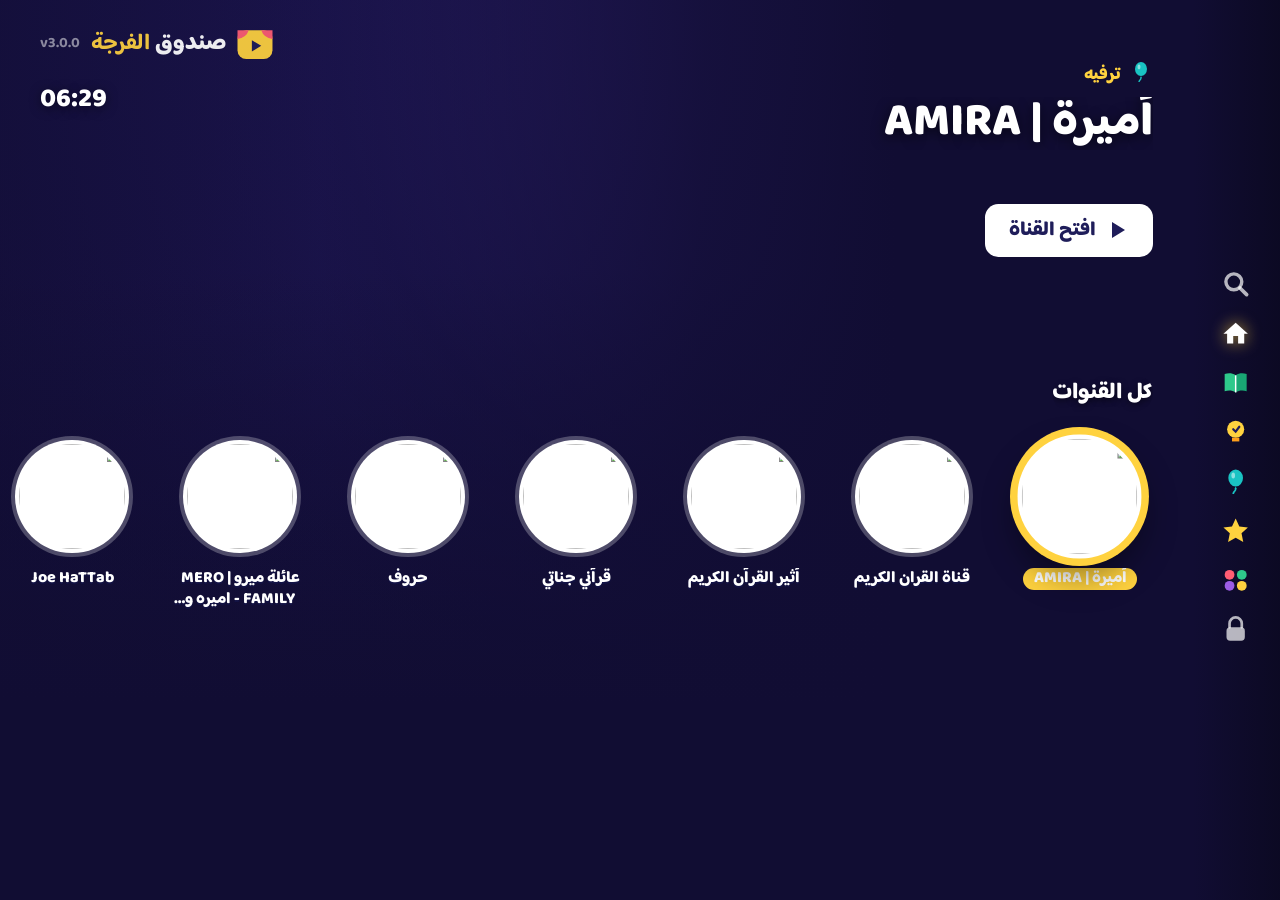
==== index.html @ 64d00d95 "3.0.0: prayer-time pause, calm time before bedtime, channel management commands, shared platform sou" ====
<!doctype html>
<html lang="ar" dir="rtl">
<head>
<meta charset="utf-8">
<meta name="viewport" content="width=device-width, initial-scale=1">
<meta name="referrer" content="strict-origin-when-cross-origin">
<title>صندوق الفرجة</title>
<link rel="preconnect" href="https://fonts.googleapis.com">
<link rel="preconnect" href="https://fonts.gstatic.com" crossorigin>
<link href="https://fonts.googleapis.com/css2?family=Baloo+Bhaijaan+2:wght@500;600;700;800&display=swap" rel="stylesheet">
<link rel="stylesheet" href="style.css?v=3.0.0">
</head>
<body>

<!-- ============ HOME ============ -->
<section id="home" class="screen">
  <div id="stage" class="stage"><div class="st-img" id="st-a"></div><div class="st-img" id="st-b"></div><div class="st-shade"></div></div>
  <nav id="rail" class="rail">
    <button class="f rail-me" id="kid-btn"></button>
    <div class="rail-items" id="rail-items"></div>
  </nav>
  <div class="clock" id="clock" dir="ltr"></div>
  <p id="time-chip" class="time-chip hidden"></p>
  <div class="brand-corner">
    <svg class="logo" viewBox="0 0 64 64" aria-hidden="true"><rect x="4" y="10" width="56" height="46" rx="14" fill="var(--yellow)"/><path d="M4 24 Q18 22 22 10 L4 10Z" fill="var(--coral)"/><path d="M60 24 Q46 22 42 10 L60 10Z" fill="var(--coral)"/><path d="M27 26 L42 35 L27 44Z" fill="var(--navy)"/></svg>
    <span>صندوق <b>الفرجة</b></span>
    <small class="ver" id="home-ver" dir="ltr"></small>
  </div>
  <div id="hero" class="hero">
    <p class="hi-chip"><span id="hi-chip"></span></p>
    <h1 class="hi-title" id="hi-title"></h1>
    <p class="hi-meta" id="hi-meta"><span id="greet" class="greet"></span></p>
    <div class="hi-acts">
      <button class="f hbtn primary" id="hi-play"><svg viewBox="0 0 24 24"><path d="M7 4l13 8-13 8z" fill="currentColor"/></svg><span>شغّل</span></button>
      <button class="f hbtn" id="hi-ch"><svg viewBox="0 0 24 24"><rect x="3" y="6" width="18" height="13" rx="3" fill="none" stroke="currentColor" stroke-width="2.2"/><path d="M8 3l4 3 4-3" fill="none" stroke="currentColor" stroke-width="2.2" stroke-linecap="round"/></svg><span>القناة</span></button>
      <button class="f hbtn" id="hi-fav"><svg viewBox="0 0 24 24"><path d="M12 20s-7-4.4-7-10a4 4 0 0 1 7-2.6A4 4 0 0 1 19 10c0 5.6-7 10-7 10z" fill="currentColor"/></svg><span>مفضلتي</span></button>
    </div>
  </div>
  <div class="scroll home-scroll" id="home-scroll">
    <div id="notice" class="notice hidden"></div>
    <div id="home-rows"></div>
  </div>
</section>

<!-- ============ CHANNEL ============ -->
<section id="channel" class="screen">
  <div class="scroll" id="channel-scroll">
    <header class="pg-head">
      <button class="f back-btn" data-act="back">
        <svg viewBox="0 0 24 24" aria-hidden="true"><path d="M9 5l7 7-7 7" fill="none" stroke="currentColor" stroke-width="2.6" stroke-linecap="round" stroke-linejoin="round"/></svg>
        <span>رجوع</span>
      </button>
      <div class="ch-head">
        <img id="ch-av" class="ch-head-av" alt="">
        <div>
          <h1 id="ch-title"></h1>
          <p id="ch-sub" class="muted"></p>
        </div>
      </div>
      <button id="ch-fav" class="f fav-btn"><i>❤</i><span>أضف لقنواتي المفضلة</span></button>
    </header>
    <div id="ch-tabs" class="tabs"></div>
    <div id="v-grid" class="v-grid"></div>
    <div id="v-more" class="v-more hidden"><span class="dots"><i></i><i></i><i></i></span></div>
  </div>
</section>

<!-- ============ WHO'S WATCHING ============ -->
<section id="kids" class="screen">
  <div class="kids-wrap">
    <h1>مين بيتفرج؟</h1>
    <div id="kids-grid" class="kids-grid"></div>
  </div>
</section>

<!-- ============ SEARCH ============ -->
<section id="search" class="screen">
  <aside class="sr-side">
    <div class="sr-box">
      <svg viewBox="0 0 24 24" aria-hidden="true"><circle cx="10.5" cy="10.5" r="6.5" fill="none" stroke="currentColor" stroke-width="2.8"/><path d="M15.5 15.5L21 21" stroke="currentColor" stroke-width="3" stroke-linecap="round"/></svg>
      <input id="sr-input" class="sr-text" dir="auto" type="text" autocomplete="off" spellcheck="false" placeholder="شو بدك تدوّر؟" readonly>
      <span id="sr-voice" class="sr-voice"><i></i><i></i><i></i></span>
    </div>
    <div id="kb" class="kb" dir="rtl"></div>
    <p id="sr-status" class="sr-status"></p>
  </aside>
  <div class="sr-main scroll" id="search-scroll">
    <h2 id="sr-title" class="sr-title"></h2>
    <div id="sr-grid" class="v-grid sr-grid"></div>
  </div>
</section>

<!-- ============ PLAYER ============ -->
<section id="player" class="screen">
  <div id="yt-wrap"><div id="yt"></div></div>
  <div id="shield" tabindex="-1"></div>
  <div id="shield2"></div>
  <div id="ad-frame"></div>
  <div id="shield3" class="shield-x"></div>
  <div id="ad-hole"></div>
  <div id="p-ad" class="p-ad hidden">
    <div class="ad-wait">
      <svg viewBox="0 0 64 64" aria-hidden="true"><rect x="4" y="10" width="56" height="46" rx="14" fill="var(--yellow)"/><path d="M4 24 Q18 22 22 10 L4 10Z" fill="var(--coral)"/><path d="M60 24 Q46 22 42 10 L60 10Z" fill="var(--coral)"/><path d="M27 26 L42 35 L27 44Z" fill="var(--navy)"/></svg>
      <h2>لحظة… الفيديو جاي</h2>
      <span class="dots"><i></i><i></i><i></i></span>
      <p class="ad-left" id="ad-left"></p>
      <button class="ad-skip-btn" id="ad-skip" tabindex="-1"><svg viewBox="0 0 24 24"><path d="M5 5l9 7-9 7zM14 5l7 7-7 7z" fill="currentColor"/></svg><span>بدي أتخطى</span></button>
      <p class="ad-ok">اضغط <b>OK</b> وبيطلع زر «تخطي» تبع يوتيوب، اكبسه بمؤشر الريموت</p>
    </div>
    <p class="ad-skip-hint">زر «تخطي» بيطلع جوا الإطار الأصفر. اضغطه بمؤشر الريموت</p>
  </div>
  <pre id="dbg" class="dbg hidden" dir="ltr"></pre>
  <div id="p-spin" class="p-spin"><span class="dots"><i></i><i></i><i></i></span></div>
  <div id="p-flash" class="p-flash"></div>
  <div id="p-seek" class="p-seek"></div>
  
  <div id="osd" class="osd">
    <div class="osd-title"><span id="osd-fav" class="osd-fav">❤</span><span id="osd-title"></span></div>
    <div class="osd-bar" dir="ltr">
      <span id="osd-cur">0:00</span>
      <div class="track" id="osd-track"><div class="fill" id="osd-fill"></div><div class="knob" id="osd-knob"></div>
        <div id="seek-prev" class="seek-prev"><img id="seek-prev-img" alt=""><span id="seek-prev-t">0:00</span></div></div>
      <span id="osd-dur">0:00</span>
    </div>
    <div class="osd-btns" id="osd-btns" dir="ltr">
      <button class="pbtn" data-pb="back" title="رجوع"><svg viewBox="0 0 24 24" aria-hidden="true"><path d="M15 5l-7 7 7 7" fill="none" stroke="currentColor" stroke-width="2.8" stroke-linecap="round" stroke-linejoin="round"/></svg><span>رجوع</span></button>
      <span class="pb-sep"></span>
      <button class="pbtn" data-pb="prev"><svg viewBox="0 0 24 24" aria-hidden="true"><path d="M6 5v14" stroke="currentColor" stroke-width="2.6" stroke-linecap="round"/><path d="M19 5L9 12l10 7z" fill="currentColor"/></svg><span>السابق</span></button>
      <button class="pbtn" data-pb="rew"><svg viewBox="0 0 24 24" aria-hidden="true"><path d="M11 6L4 12l7 6zM20 6l-7 6 7 6z" fill="currentColor"/></svg><span>-10</span></button>
      <button class="pbtn big" data-pb="play" id="pb-play"><svg viewBox="0 0 24 24" aria-hidden="true"><path d="M8 5l12 7-12 7z" fill="currentColor"/></svg><span>تشغيل</span></button>
      <button class="pbtn" data-pb="fwd"><svg viewBox="0 0 24 24" aria-hidden="true"><path d="M13 6l7 6-7 6zM4 6l7 6-7 6z" fill="currentColor"/></svg><span>+10</span></button>
      <button class="pbtn" data-pb="next"><svg viewBox="0 0 24 24" aria-hidden="true"><path d="M18 5v14" stroke="currentColor" stroke-width="2.6" stroke-linecap="round"/><path d="M5 5l10 7-10 7z" fill="currentColor"/></svg><span>التالي</span></button>
      <span class="pb-sep"></span>
      <button class="pbtn" data-pb="fav" id="pb-fav"><svg viewBox="0 0 24 24" aria-hidden="true"><path d="M12 21s-7.5-4.6-9.5-9.2C1 8.2 3.4 4.5 7 4.5c2 0 3.6 1.2 5 3 1.4-1.8 3-3 5-3 3.6 0 6 3.7 4.5 7.3C19.5 16.4 12 21 12 21z" fill="currentColor"/></svg><span>مفضلة</span></button>
      <button class="pbtn" data-pb="speed" id="pb-speed"><b class="pb-txt">1x</b><span>السرعة</span></button>
      <button class="pbtn" data-pb="cc" id="pb-cc"><b class="pb-txt">CC</b><span>ترجمة</span></button>
      <button class="pbtn" data-pb="ad"><b class="pb-txt">AD</b><span>في إعلان؟</span></button>
    </div>
  </div>
  <div id="p-end" class="p-end hidden">
    <div class="end-wrap">
      <p class="end-lbl" id="end-lbl"></p>
      <div id="end-grid" class="end-grid"></div>
      <p class="next-hint"><kbd>OK</kbd> شغّل &nbsp;·&nbsp; <kbd dir="ltr">◀ ▲ ▼ ▶</kbd> اختار &nbsp;·&nbsp; <kbd>رجوع</kbd> للقائمة</p>
    </div>
  </div>
  <div id="p-break" class="p-break hidden">
    <div class="br-box">
      <svg class="br-ring" viewBox="0 0 100 100"><circle cx="50" cy="50" r="45" class="br-bg"/><circle id="br-ring" cx="50" cy="50" r="45" class="br-fg"/></svg>
      <div class="br-eyes"><i></i><i></i></div>
      <h2>وقت نريّح عيوننا!</h2>
      <p id="br-tip" class="br-tip"></p>
      <p class="br-count"><b id="br-count">60</b> ثانية ومنكمّل</p>
    </div>
  </div>
  <div id="p-count" class="p-count"></div>
  <div id="p-err" class="p-err hidden"><div class="p-err-box"><p id="p-err-msg"></p><p class="next-hint"><kbd>رجوع</kbd> للقائمة</p></div></div>
</section>

<!-- ============ TIME UP ============ -->
<section id="timeup" class="screen">
  <div class="tu-wrap">
    <svg class="tu-moon" viewBox="0 0 64 64" aria-hidden="true">
      <path d="M40 8a24 24 0 1 0 16 40A20 20 0 0 1 40 8z" fill="var(--accent)"/>
      <circle cx="14" cy="14" r="2.4" fill="var(--ink)"/><circle cx="52" cy="22" r="1.8" fill="var(--ink)"/><circle cx="26" cy="6" r="1.4" fill="var(--ink)"/>
    </svg>
    <h1>خلص وقت الفرجة لليوم</h1>
    <p class="muted">برافو عليكم! بكرة منكمّل.</p>
    <div class="tu-btns">
      <button class="f btn primary" data-act="tu-home">رجوع</button>
      <button class="f btn" data-act="tu-parent">وقت إضافي (للأهل)</button>
    </div>
  </div>
</section>

<!-- ============ LOCKED (from phone) ============ -->
<section id="locked" class="screen">
  <div class="tu-wrap">
    <svg class="tu-moon" viewBox="0 0 64 64" aria-hidden="true"><rect x="12" y="28" width="40" height="30" rx="9" fill="var(--yellow)"/><path d="M20 28v-7a12 12 0 0 1 24 0v7" fill="none" stroke="var(--yellow)" stroke-width="6" stroke-linecap="round"/><circle cx="32" cy="42" r="4" fill="var(--navy)"/></svg>
    <h1>التلفزيون مقفول</h1>
    <p id="lock-msg" class="muted"></p>
    <div class="tu-btns"><button class="f btn" data-act="lock-parent">فتح (للأهل)</button></div>
  </div>
</section>

<!-- ============ BEDTIME (allowed hours) ============ -->
<section id="bedtime" class="screen">
  <div class="tu-wrap">
    <svg class="tu-moon bt-moon" viewBox="0 0 64 64" aria-hidden="true">
      <path d="M40 8a24 24 0 1 0 16 40A20 20 0 0 1 40 8z" fill="var(--accent)"/>
      <circle cx="14" cy="14" r="2.4" fill="var(--ink)"/><circle cx="52" cy="22" r="1.8" fill="var(--ink)"/><circle cx="26" cy="6" r="1.4" fill="var(--ink)"/>
    </svg>
    <svg class="tu-moon bt-sun" viewBox="0 0 64 64" aria-hidden="true"><circle cx="32" cy="32" r="13" fill="var(--yellow)"/><g stroke="var(--yellow)" stroke-width="4" stroke-linecap="round"><path d="M32 6v7M32 51v7M6 32h7M51 32h7M13 13l5 5M46 46l5 5M13 51l5-5M46 18l5-5"/></g></svg>
    <h1 id="bt-title"></h1>
    <p id="bt-msg" class="muted"></p>
    <div class="tu-btns"><button class="f btn" data-act="bt-parent">فتح ساعة (للأهل)</button></div>
  </div>
</section>

<!-- ============ PRAYER ============ -->
<section id="prayer" class="screen">
  <div class="tu-wrap">
    <svg class="tu-moon pr-icon" viewBox="0 0 64 64" aria-hidden="true"><path d="M32 6c-2 6-14 10-14 22h28C46 16 34 12 32 6z" fill="var(--yellow)"/><rect x="14" y="28" width="36" height="28" rx="3" fill="var(--yellow)"/><path d="M27 56V44a5 5 0 0 1 10 0v12z" fill="var(--navy)"/><rect x="6" y="20" width="5" height="36" rx="2" fill="var(--yellow)"/><rect x="53" y="20" width="5" height="36" rx="2" fill="var(--yellow)"/><path d="M8.5 12l2.5 8h-5zM55.5 12l2.5 8h-5z" fill="var(--yellow)"/><path d="M36 8a5 5 0 1 0 0 0.1" fill="none"/></svg>
    <h1 id="pr-title"></h1>
    <p id="pr-msg" class="muted"></p>
    <div class="tu-btns"><button class="f btn" data-act="pr-parent">فتح الفرجة (للأهل)</button></div>
  </div>
</section>

<!-- ============ PIN ============ -->
<section id="pin" class="screen">
  <div class="pin-wrap">
    <svg class="pin-lock" viewBox="0 0 24 24" aria-hidden="true"><path d="M7 10V7a5 5 0 0 1 10 0v3" fill="none" stroke="currentColor" stroke-width="2.2" stroke-linecap="round"/><rect x="4.5" y="10" width="15" height="11" rx="3" fill="currentColor"/></svg>
    <h1 id="pin-title">منطقة الأهل</h1>
    <p id="pin-msg" class="muted">أدخل الرقم السري</p>
    <div id="pin-dots" class="pin-dots" dir="ltr"><i></i><i></i><i></i><i></i></div>
    <div class="pad" id="pad" dir="ltr">
      <button class="f key" data-d="1">1</button><button class="f key" data-d="2">2</button><button class="f key" data-d="3">3</button>
      <button class="f key" data-d="4">4</button><button class="f key" data-d="5">5</button><button class="f key" data-d="6">6</button>
      <button class="f key" data-d="7">7</button><button class="f key" data-d="8">8</button><button class="f key" data-d="9">9</button>
      <button class="f key sm" data-d="back">رجوع</button><button class="f key" data-d="0">0</button><button class="f key sm" data-d="del">مسح</button>
    </div>
  </div>
</section>

<!-- ============ SETTINGS ============ -->
<section id="settings" class="screen">
  <div class="scroll" id="settings-scroll">
    <div class="set-col">
      <header class="pg-head">
        <button class="f back-btn" data-act="back">
          <svg viewBox="0 0 24 24" aria-hidden="true"><path d="M9 5l7 7-7 7" fill="none" stroke="currentColor" stroke-width="2.6" stroke-linecap="round" stroke-linejoin="round"/></svg>
          <span>رجوع</span>
        </button>
        <h1 class="set-h">إعدادات الأهل</h1>
      </header>

      <div class="card phone-card">
        <div id="pair-qr" class="qr"></div>
        <div class="pair-info">
          <h2>الموبايل: تحكّم وضيف قنوات</h2>
          <p class="muted">صوّر الكود بكاميرا موبايلك. من الصفحة اللي بتفتح بتشوف شو عم ينعرض، بتوقّف وبتقفل التلفزيون، بتزيد وقت، وبتضيف قنوات.</p>
          <p class="muted">كود الربط: <b id="pair-code" dir="ltr"></b></p>
          <p id="pair-off" class="muted hidden">التحكم عن بعد مطفى بالإعدادات.</p>
          <button id="pair-new" class="f btn ghost">اعمل كود جديد (بيفصل الموبايلات القديمة)</button>
        </div>
      </div>

      <div class="card">
        <h2>إضافة قناة</h2>
        <p class="muted">اكتب اسم القناة بعد <span dir="ltr">@</span>، أو الصق رابطها، أو اكتب اسمها للبحث.</p>
        <div class="add-row">
          <input id="add-in" class="f inp" type="text" dir="auto" autocomplete="off" spellcheck="false" placeholder="@channel">
          <button id="add-go" class="f btn primary">ابحث</button>
        </div>
        <div id="add-res"></div>
      </div>

      <div class="card">
        <h2>القنوات المسموحة <span id="ch-count" class="count"></span></h2>
        <div id="ch-list" class="ch-list"></div>
        <button id="restore-btn" class="f btn ghost hidden">إرجاع القنوات اللي انحذفت من الملف</button>
      </div>

      <div class="card">
        <h2>خيارات</h2>
        <button class="f tog" data-k="autoNext"><span>تشغيل الفيديو الجاي تلقائياً</span><i class="sw"></i></button>
        <button class="f tog" data-k="hideShorts"><span>إخفاء الفيديوهات القصيرة (دقيقة أو أقل)</span><i class="sw"></i></button>
      </div>

      <div class="card">
        <h2>الأولاد <span id="kid-count" class="count"></span></h2>
        <p class="muted">كل ولد إله مفضلته ووقته وكمّل المشاهدة تبعه. القنوات مشتركة للكل، وبتقدر تخفي قنوات عن ولد معيّن من زر «قنواته».</p>
        <div id="kid-list" class="ch-list"></div>
        <div id="kid-chans" class="kid-chans hidden"></div>
        <div class="add-row" style="margin-top:2rem">
          <input id="kid-in" class="f inp" type="text" dir="auto" maxlength="20" autocomplete="off" placeholder="اسم الولد">
          <button id="kid-add" class="f btn primary">أضف</button>
        </div>
      </div>

      <div class="card">
        <h2>وقت الفرجة</h2>
        <p id="time-today" class="muted"></p>
        <button class="f tog val" id="limit-btn"><span>الحد اليومي</span><b id="limit-val"></b></button>
        <div class="btn-row">
          <button class="f btn" id="bonus-btn">+15 دقيقة لليوم</button>
          <button class="f btn ghost" id="reset-usage">تصفير عدّاد اليوم</button>
        </div>
      </div>

      <div class="card">
        <h2>مواعيد الفرجة</h2>
        <p class="muted">برّا هالأوقات التلفزيون بيعرض «وقت النوم». قبل ما يخلص الوقت بـ5 دقايق وبدقيقة بيطلع تنبيه لطيف.</p>
        <button class="f tog" id="sched-tog"><span>تشغيل المواعيد</span><i class="sw"></i></button>
        <div id="sched-rows" class="sched-rows">
          <div class="sch-row"><b>الأحد للخميس</b>
            <span class="sch-lbl">من</span><button class="f btn sm" data-sch="wd.0|-30">−</button><span class="sch-v" data-schv="wd.0"></span><button class="f btn sm" data-sch="wd.0|30">+</button>
            <span class="sch-lbl">لـ</span><button class="f btn sm" data-sch="wd.1|-30">−</button><span class="sch-v" data-schv="wd.1"></span><button class="f btn sm" data-sch="wd.1|30">+</button>
          </div>
          <div class="sch-row"><b>الجمعة والسبت</b>
            <span class="sch-lbl">من</span><button class="f btn sm" data-sch="we.0|-30">−</button><span class="sch-v" data-schv="we.0"></span><button class="f btn sm" data-sch="we.0|30">+</button>
            <span class="sch-lbl">لـ</span><button class="f btn sm" data-sch="we.1|-30">−</button><span class="sch-v" data-schv="we.1"></span><button class="f btn sm" data-sch="we.1|30">+</button>
          </div>
          <p class="muted"><span id="sched-ov"></span></p>
        </div>
      </div>

      <div class="card">
        <h2>الأقسام المفتوحة</h2>
        <p class="muted">سكّر قسم كامل بكبسة (مثلاً أيام المدرسة خلّي بس القرآن والتعليمي). التصنيف بينعمل تلقائياً من بيانات يوتيوب لما تضيف قناة، وبتقدر تغيّره.</p>
        <div id="cat-togs"></div>
      </div>

      <div class="card">
        <h2>أوقات الصلاة</h2>
        <p class="muted">وقت الأذان بتوقف الفرجة وبتطلع شاشة «حان وقت الصلاة»، وقبلها بـ5 دقايق في تنبيه. الأوقات بتنحسب على التلفزيون نفسه (تقويم أم القرى).</p>
        <button class="f tog" id="pr-tog"><span>وقفة الصلاة</span><i class="sw"></i></button>
        <button class="f tog val" id="pr-city-btn"><span>المدينة</span><b id="pr-city"></b></button>
        <button class="f tog val" id="pr-dur-btn"><span>مدة الوقفة</span><b id="pr-dur"></b></button>
        <button class="f tog" id="pr-fajr-btn"><span>حتى صلاة الفجر</span><i class="sw" id="pr-fajr"></i></button>
        <p id="pr-times" class="pr-times"></p>
      </div>

      <div class="card">
        <h2>صحة وعادات</h2>
        <button class="f tog val" id="adc-btn"><span>وقت الإعلان</span><b id="adc-val"></b></button>
        <button class="f tog val" id="calm-btn"><span>وقت الهدوء قبل النوم (بس قصص وقرآن)</span><b id="calm-val"></b></button>
        <button class="f tog val" id="eb-btn"><span>استراحة للعيون (دقيقة)</span><b id="eb-val"></b></button>
        <button class="f tog" data-k="reward"><span>مكافأة: كل 10 دقايق قرآن أو تعليمي = 5 دقايق زيادة (لحد 30 دقيقة باليوم)</span><i class="sw"></i></button>
        <p class="muted" style="margin-top:1.4rem">التصنيف (قرآن، تعليمي…) بتختاره لكل قناة من قائمة القنوات فوق أو من الموبايل.</p>
      </div>

      <div class="card">
        <h2>الأمان</h2>
        <button id="chg-pin" class="f btn">تغيير الرقم السري</button>
      </div>

      <p id="set-foot" class="foot muted" dir="auto"></p>
    </div>
  </div>
</section>

<div id="toast" class="toast"></div>
<div id="warn" class="warn"><svg viewBox="0 0 24 24" aria-hidden="true"><circle cx="12" cy="13" r="8" fill="var(--yellow)"/><path d="M12 9v4l3 2" stroke="var(--navy)" stroke-width="2.2" fill="none" stroke-linecap="round"/><path d="M5 4l3 2M19 4l-3 2" stroke="var(--yellow)" stroke-width="2.4" stroke-linecap="round"/></svg><p id="warn-text"></p></div>
<div id="remote-msg" class="remote-msg"><svg viewBox="0 0 24 24" aria-hidden="true"><path d="M4 5h16v11H9l-5 4z" fill="var(--yellow)"/></svg><p id="remote-msg-text"></p></div>

<script src="config.js?v=3.0.0"></script>
<script src="app.js?v=3.0.0"></script>
</body>
</html>
---- style.css ----
/* صندوق الفرجة — kids theme
   Designed at 1920x1080; 1rem = 10px at 1920 wide.
   Written for old webOS Chromium (53+): no CSS grid, no flex gap, no aspect-ratio, no inset. */

:root {
  --sky1: #5cc8ff;
  --sky2: #3a86ff;
  --sky3: #5b5bd6;
  --navy: #1f1d5a;
  --white: #ffffff;
  --cloud: #f2f5ff;
  --soft: #6d6aa8;
  --yellow: #ffd23f;
  --coral: #ff5d73;
  --green: #2ec98b;
  --purple: #9b5de5;
  --orange: #ff9f1c;
  --pop: 0 0 0 .8rem var(--yellow), 0 2.4rem 4.8rem rgba(20, 20, 80, .35);
  --toy: 0 .9rem 0 rgba(20, 30, 110, .18);
  --font: 'Baloo Bhaijaan 2', 'Noto Sans Arabic', 'Geeza Pro', 'Segoe UI', sans-serif;
  /* names used by inline SVGs / older rules */
  --bg: var(--navy); --ink: var(--white); --accent: var(--yellow); --card: var(--white); --card2: var(--cloud); --teal: var(--green);
}

html { font-size: .5208333vw; }
* { box-sizing: border-box; }
html, body { margin: 0; height: 100%; overflow: hidden; }
body {
  font-family: var(--font);
  color: var(--white);
  background: radial-gradient(ellipse at 70% 0%, #3b2a8a 0%, #1c1550 45%, #110d33 100%);
  -webkit-font-smoothing: antialiased;
  -webkit-user-select: none; user-select: none;
}
/* confetti dots */
body:before {
  content: ''; position: fixed; top: 0; left: 0; right: 0; bottom: 0; pointer-events: none; opacity: .35;
  background-image:
    radial-gradient(circle, rgba(255, 210, 63, .55) .5rem, transparent .55rem),
    radial-gradient(circle, rgba(255, 93, 115, .45) .45rem, transparent .5rem),
    radial-gradient(circle, rgba(46, 201, 139, .45) .4rem, transparent .45rem),
    radial-gradient(circle, rgba(255, 255, 255, .5) .35rem, transparent .4rem);
  background-size: 31rem 27rem, 23rem 37rem, 41rem 29rem, 17rem 19rem;
  background-position: 3rem 5rem, 14rem 11rem, 25rem 2rem, 8rem 15rem;
}
/* soft clouds along the bottom */
body:after {
  content: ''; position: fixed; left: -10rem; right: -10rem; bottom: -14rem; height: 34rem; pointer-events: none;
  background:
    radial-gradient(ellipse 22rem 12rem at 12% 60%, rgba(255, 255, 255, .22), transparent 70%),
    radial-gradient(ellipse 30rem 14rem at 40% 75%, rgba(255, 255, 255, .18), transparent 70%),
    radial-gradient(ellipse 26rem 13rem at 72% 62%, rgba(255, 255, 255, .2), transparent 70%),
    radial-gradient(ellipse 24rem 12rem at 95% 78%, rgba(255, 255, 255, .16), transparent 70%);
}
button, input { font-family: inherit; color: inherit; }
button { background: none; border: 0; padding: 0; margin: 0; cursor: pointer; text-align: inherit; }
img { display: block; }
h1, h2, p { margin: 0; }
.hidden { display: none !important; }
.muted { color: rgba(255, 255, 255, .88); }
kbd { font-family: inherit; font-size: .85em; font-weight: 800; display: inline-block; padding: 0 1rem; border-radius: 1rem; background: rgba(255, 255, 255, .22); margin: 0 .3rem; }

@keyframes pop { 0% { transform: scale(1); } 55% { transform: scale(1.11); } 100% { transform: scale(1.07); } }
@keyframes wiggle { 0%, 100% { transform: scale(1.1) rotate(0); } 30% { transform: scale(1.12) rotate(-4deg); } 65% { transform: scale(1.12) rotate(4deg); } }
@keyframes floaty { 0%, 100% { transform: translateY(0); } 50% { transform: translateY(-1.2rem); } }
@keyframes shimmer { 0% { opacity: .5; } 50% { opacity: 1; } 100% { opacity: .5; } }
@keyframes bounce { 0%, 80%, 100% { transform: translateY(0); opacity: .7; } 40% { transform: translateY(-1.4rem); opacity: 1; } }
@keyframes shake { 0%, 100% { transform: translateX(0); } 20%, 60% { transform: translateX(-2rem); } 40%, 80% { transform: translateX(2rem); } }

/* ---------- screens ---------- */
.screen { position: fixed; top: 0; left: 0; right: 0; bottom: 0; display: none; z-index: 1; }
.screen.active { display: block; }
.scroll { position: absolute; top: 0; left: 0; right: 0; bottom: 0; overflow-y: auto; overflow-x: hidden; padding: 0 9.6rem 8rem; }
.scroll::-webkit-scrollbar { display: none; }
.f { outline: none; transition: transform .18s ease, box-shadow .18s ease, background-color .18s ease, color .18s ease; }
.sk { animation: shimmer 1.4s ease-in-out infinite; }

/* ---------- home header ---------- */
.top { display: flex; align-items: center; justify-content: space-between; padding-top: 4.4rem; }
.brand { display: flex; align-items: center; }
.logo { width: 8.4rem; height: 8.4rem; margin-left: 1.8rem; animation: floaty 3.6s ease-in-out infinite; }
.brand-name { font-size: 5rem; font-weight: 800; text-shadow: 0 .4rem 0 rgba(20, 30, 110, .25); }
.brand-name b { color: var(--yellow); font-weight: 800; }
.parent-btn { display: flex; align-items: center; font-size: 2.3rem; font-weight: 700; color: rgba(255, 255, 255, .9); padding: .9rem 2.2rem .9rem 2.6rem; border-radius: 10rem; background: rgba(20, 30, 110, .22); }
.parent-btn svg { width: 2.4rem; height: 2.4rem; margin-left: .9rem; }
.parent-btn:focus { background: var(--white); color: var(--navy); box-shadow: var(--pop); transform: scale(1.06); }

.hello { margin: 2.4rem 0 3rem; }
.greet { display: inline-block; font-size: 2.6rem; font-weight: 800; color: var(--navy); background: var(--yellow); padding: .3rem 2rem .1rem; border-radius: 10rem; margin-bottom: 1.2rem; box-shadow: var(--toy); }
.hello h1 { font-size: 5.6rem; font-weight: 800; line-height: 1.15; text-shadow: 0 .5rem 0 rgba(20, 30, 110, .22); }
.time-chip { display: inline-block; margin-top: 1.8rem; font-size: 2.5rem; font-weight: 800; padding: .6rem 2.4rem .4rem; border-radius: 10rem; background: var(--white); color: var(--green); box-shadow: var(--toy); }
.time-chip.low { color: var(--coral); }
.notice { font-size: 2.7rem; line-height: 1.5; padding: 2.8rem 3.6rem; border-radius: 3rem; background: var(--white); color: var(--navy); border-right: 1rem solid var(--coral); margin-bottom: 4rem; max-width: 130rem; box-shadow: var(--toy); }

/* ---------- home rows ---------- */
.hrow { margin-bottom: 2.4rem; }
.hrow h2 { display: inline-block; font-size: 3.2rem; font-weight: 800; color: var(--navy); background: var(--white); padding: .4rem 2.6rem .2rem 3rem; border-radius: 10rem; box-shadow: var(--toy); max-width: 100%; white-space: nowrap; overflow: hidden; text-overflow: ellipsis; }
.hrow h2:before { content: ''; display: inline-block; width: 1.8rem; height: 1.8rem; border-radius: 50%; margin-left: 1.2rem; vertical-align: .2rem; background: var(--coral); }
.hrow:nth-child(5n+2) h2:before { background: var(--yellow); }
.hrow:nth-child(5n+3) h2:before { background: var(--green); }
.hrow:nth-child(5n+4) h2:before { background: var(--purple); }
.hrow:nth-child(5n+5) h2:before { background: var(--orange); }
.hrow-view { overflow: hidden; margin: 0 -9.6rem; padding: 2.6rem 9.6rem 2.4rem; }
.hrow-track { position: relative; display: flex; flex-wrap: nowrap; transition: transform .3s ease; -webkit-transition: -webkit-transform .3s ease; }
.hrow-track > * { flex-shrink: 0; margin: 0 0 0 3.2rem; }
.row-empty { font-size: 2.6rem; padding: 2rem 0; }

/* ---------- video cards ---------- */
.v { display: block; width: 39.2rem; padding: 1.2rem 1.2rem 1.6rem; border-radius: 3.2rem; background: var(--white); color: var(--navy); box-shadow: var(--toy); }
.hrow .v { width: 37rem; }
.hrow .v.big { width: 50rem; }
.v .th { position: relative; display: block; width: 100%; padding-top: 56.25%; border-radius: 2.2rem; overflow: hidden; background: var(--cloud); }
.v .th img { position: absolute; top: 0; left: 0; width: 100%; height: 100%; object-fit: cover; }
.v .dur { position: absolute; left: 1.1rem; bottom: 1.1rem; font-size: 2rem; font-weight: 800; line-height: 1; color: var(--white); padding: .7rem 1.2rem .5rem; border-radius: 1rem; background: rgba(31, 29, 90, .85); direction: ltr; }
.v .new { position: absolute; right: 1.1rem; top: 1.1rem; font-size: 1.9rem; font-weight: 800; line-height: 1; color: var(--white); padding: .8rem 1.4rem .6rem; border-radius: 1rem; background: var(--coral); box-shadow: 0 .4rem 0 rgba(0, 0, 0, .15); }
.v .tt { display: -webkit-box; -webkit-line-clamp: 2; -webkit-box-orient: vertical; overflow: hidden; margin-top: 1.4rem; padding: 0 .8rem; font-size: 2.4rem; font-weight: 700; line-height: 1.38; min-height: 6.6rem; }
.v.big .tt { font-size: 2.7rem; min-height: 7.4rem; }
.v .meta { display: block; margin-top: .4rem; padding: 0 .8rem; font-size: 2rem; font-weight: 600; color: var(--soft); white-space: nowrap; overflow: hidden; text-overflow: ellipsis; }
.v:focus { box-shadow: var(--pop); transform: scale(1.07); animation: pop .32s ease; }
.v:focus .tt { color: var(--sky2); }
.v.skel { background: rgba(255, 255, 255, .35); box-shadow: none; }
.v.skel .th { background: rgba(255, 255, 255, .5); }
.v.skel .tt { height: 2.6rem; width: 80%; border-radius: 1rem; min-height: 0; margin: 2rem .8rem 0; background: rgba(255, 255, 255, .5); }

.more { width: 26rem; border-radius: 3.2rem; }
.more .more-in { display: flex; flex-direction: column; align-items: center; justify-content: center; height: 30rem; border-radius: 3.2rem; background: rgba(255, 255, 255, .92); color: var(--navy); box-shadow: var(--toy); transition: box-shadow .18s ease, transform .18s ease; }
.more img { width: 9.6rem; height: 9.6rem; border-radius: 50%; object-fit: cover; margin-bottom: 1.6rem; box-shadow: 0 0 0 .5rem var(--yellow); }
.more b { font-size: 2.5rem; font-weight: 800; text-align: center; padding: 0 2rem; line-height: 1.35; }
.more:focus .more-in { box-shadow: var(--pop); transform: scale(1.07); }

/* ---------- channel bubbles ---------- */
.ch { width: 22rem; display: flex; flex-direction: column; align-items: center; padding: 1.2rem 0 1.6rem; }
.ch .av { display: block; width: 17rem; height: 17rem; border-radius: 50%; overflow: hidden; background: var(--white); border: .7rem solid var(--white); box-shadow: 0 0 0 .8rem var(--coral), var(--toy); transition: box-shadow .18s ease, transform .18s ease; }
.ch:nth-child(5n+2) .av { box-shadow: 0 0 0 .8rem var(--yellow), var(--toy); }
.ch:nth-child(5n+3) .av { box-shadow: 0 0 0 .8rem var(--green), var(--toy); }
.ch:nth-child(5n+4) .av { box-shadow: 0 0 0 .8rem var(--purple), var(--toy); }
.ch:nth-child(5n+5) .av { box-shadow: 0 0 0 .8rem var(--orange), var(--toy); }
.ch .av img { width: 100%; height: 100%; object-fit: cover; }
.ch .nm { margin-top: 2.2rem; font-size: 2.4rem; font-weight: 800; text-align: center; line-height: 1.3; max-width: 100%; padding: .2rem 1.6rem 0; border-radius: 10rem; display: -webkit-box; -webkit-line-clamp: 2; -webkit-box-orient: vertical; overflow: hidden; text-shadow: 0 .3rem 0 rgba(20, 30, 110, .25); }
.ch:focus .av { box-shadow: 0 0 0 1rem var(--yellow), 0 2.4rem 4.8rem rgba(20, 20, 80, .35); transform: scale(1.1); animation: wiggle .5s ease; }
.ch:focus .nm { background: var(--yellow); color: var(--navy); text-shadow: none; }
.ch.skel .av { background: rgba(255, 255, 255, .45); box-shadow: none; }
.ch.skel .nm { width: 14rem; height: 2.8rem; border-radius: 1rem; background: rgba(255, 255, 255, .45); }

.empty { width: 100%; padding: 4rem 0; text-align: center; }
.empty svg { width: 18rem; height: 18rem; margin: 0 auto 3rem; display: block; animation: floaty 3s ease-in-out infinite; }
.empty p { font-size: 3.6rem; font-weight: 800; line-height: 1.5; text-shadow: 0 .4rem 0 rgba(20, 30, 110, .2); }
.empty .muted { font-size: 2.7rem; margin-top: 1rem; font-weight: 600; text-shadow: none; }

/* ---------- page head (channel / settings) ---------- */
.pg-head { display: flex; align-items: center; padding: 4.8rem 0 4rem; }
.back-btn { display: flex; align-items: center; font-size: 2.6rem; font-weight: 800; padding: 1rem 2.6rem 1rem 3rem; color: var(--navy); border-radius: 10rem; background: var(--white); margin-left: 4rem; flex-shrink: 0; box-shadow: var(--toy); }
.back-btn svg { width: 2.8rem; height: 2.8rem; margin-left: .8rem; }
.back-btn:focus { background: var(--yellow); transform: scale(1.08); box-shadow: var(--pop); }
.ch-head { display: flex; align-items: center; min-width: 0; }
.ch-head-av { width: 11rem; height: 11rem; border-radius: 50%; object-fit: cover; margin-left: 2.8rem; border: .6rem solid var(--white); box-shadow: 0 0 0 .7rem var(--yellow); background: var(--white); }
.ch-head h1 { font-size: 5.2rem; font-weight: 800; line-height: 1.15; white-space: nowrap; overflow: hidden; text-overflow: ellipsis; max-width: 120rem; text-shadow: 0 .5rem 0 rgba(20, 30, 110, .22); }
.ch-head p { font-size: 2.6rem; margin-top: .4rem; font-weight: 600; }

/* ---------- channel video grid ---------- */
.v-grid { display: flex; flex-wrap: wrap; margin-left: -3.6rem; }
.v-grid .v { margin: 0 0 4rem 3.6rem; }
.v-more { text-align: center; padding: 2rem 0 4rem; }
.dots i { display: inline-block; width: 1.6rem; height: 1.6rem; margin: 0 .6rem; border-radius: 50%; background: var(--yellow); animation: bounce 1s infinite ease-in-out; }
.dots i:nth-child(2) { animation-delay: .15s; background: var(--coral); }
.dots i:nth-child(3) { animation-delay: .3s; background: var(--green); }
.err-box { width: 100%; margin-left: 3.6rem; text-align: center; padding: 8rem 0; }
.err-box p { font-size: 3.2rem; font-weight: 700; margin-bottom: 3.6rem; line-height: 1.5; }

/* ---------- buttons ---------- */
.btn { display: inline-block; font-size: 2.6rem; font-weight: 800; padding: 1.4rem 3.6rem 1.2rem; border-radius: 2rem; background: var(--cloud); color: var(--navy); white-space: nowrap; box-shadow: 0 .6rem 0 rgba(20, 30, 110, .14); }
.btn.primary { background: var(--yellow); }
.btn.ghost { background: transparent; box-shadow: inset 0 0 0 .3rem #d9dcf5; margin-top: 2.4rem; }
.btn.danger { background: #ffe3e7; color: #d6304a; }
.btn:focus { box-shadow: 0 0 0 .6rem var(--sky2), 0 1.2rem 3rem rgba(20, 20, 80, .3); transform: scale(1.06); }
.btn.primary:focus, .btn.danger:focus { box-shadow: 0 0 0 .6rem var(--navy), 0 1.2rem 3rem rgba(20, 20, 80, .3); }
.btn.danger:focus { background: var(--coral); color: var(--white); }

/* ---------- player ---------- */
#player { background: #000; z-index: 5; }
#yt-wrap, #yt-wrap iframe, #yt, #shield { position: absolute; top: 0; left: 0; width: 100%; height: 100%; border: 0; }
#yt-wrap iframe { pointer-events: none; }
#shield { outline: none; z-index: 2; }
.p-spin { position: absolute; top: 50%; left: 50%; transform: translate(-50%, -50%); z-index: 3; display: none; }
.p-spin.on { display: block; }
.p-spin .dots i { width: 2.6rem; height: 2.6rem; margin: 0 1rem; }
.p-flash { position: absolute; top: 50%; left: 50%; width: 19rem; height: 19rem; margin: -9.5rem 0 0 -9.5rem; border-radius: 50%; background: var(--yellow) center / 8.4rem no-repeat; z-index: 4; opacity: 0; transform: scale(.7); box-shadow: 0 0 0 1.2rem rgba(255, 255, 255, .35); transition: opacity .25s ease, transform .25s ease; }
.p-flash.on { opacity: 1; transform: scale(1); }
.p-flash.play { background-image: url("data:image/svg+xml,%3Csvg xmlns='http://www.w3.org/2000/svg' viewBox='0 0 24 24'%3E%3Cpath d='M8 5l12 7-12 7z' fill='%231f1d5a'/%3E%3C/svg%3E"); }
.p-flash.pause { background-image: url("data:image/svg+xml,%3Csvg xmlns='http://www.w3.org/2000/svg' viewBox='0 0 24 24'%3E%3Crect x='6' y='5' width='4' height='14' rx='1.5' fill='%231f1d5a'/%3E%3Crect x='14' y='5' width='4' height='14' rx='1.5' fill='%231f1d5a'/%3E%3C/svg%3E"); }
.p-seek { position: absolute; top: 50%; margin-top: -5rem; z-index: 4; font-size: 3.6rem; font-weight: 800; white-space: nowrap; padding: 2.2rem 3.6rem 1.8rem; border-radius: 3rem; background: var(--white); color: var(--navy); opacity: 0; transition: opacity .2s ease; box-shadow: var(--toy); }
.p-seek.on { opacity: 1; }
.p-seek.fwd { right: 12rem; }
.p-seek.rew { left: 12rem; }
.osd { position: absolute; left: 0; right: 0; bottom: 0; z-index: 5; padding: 14rem 9.6rem 5.2rem; background: linear-gradient(to top, rgba(31, 29, 90, .95) 0%, rgba(31, 29, 90, .6) 55%, transparent 100%); opacity: 0; transform: translateY(2rem); transition: opacity .3s ease, transform .3s ease; }
.osd.on { opacity: 1; transform: none; }
.osd-title { font-size: 4rem; font-weight: 800; line-height: 1.25; margin-bottom: 2.6rem; white-space: nowrap; overflow: hidden; text-overflow: ellipsis; }
.osd-bar { display: flex; align-items: center; font-size: 2.6rem; font-weight: 800; }
.osd-bar .track { position: relative; -webkit-box-flex: 1; flex: 1; height: 1.8rem; border-radius: 1rem; background: rgba(255, 255, 255, .25); margin: 0 2.8rem; }
.osd-bar .fill { position: absolute; left: 0; top: 0; bottom: 0; width: 0; border-radius: 1rem; background: linear-gradient(90deg, var(--coral), var(--yellow)); }
.osd-bar .knob { position: absolute; top: 50%; left: 0; width: 4rem; height: 4rem; margin: -2rem 0 0 -2rem; border-radius: 50%; background: var(--white); box-shadow: 0 0 0 .7rem var(--yellow); }
.osd-hints { margin-top: 2.6rem; font-size: 2.3rem; color: rgba(255, 255, 255, .85); }
.osd-hints span { margin-left: 4.4rem; }
.p-end, .p-err { position: absolute; top: 0; left: 0; right: 0; bottom: 0; z-index: 6; display: flex; align-items: center; justify-content: center; background: linear-gradient(180deg, rgba(58, 134, 255, .95), rgba(91, 91, 214, .97)); }
.next-card { width: 74rem; text-align: center; }
.next-lbl { font-size: 3.6rem; font-weight: 800; margin-bottom: 3rem; text-shadow: 0 .4rem 0 rgba(20, 30, 110, .25); }
.next-lbl b { display: inline-block; min-width: 6.4rem; color: var(--navy); background: var(--yellow); border-radius: 50%; padding: .2rem 1.2rem 0; text-shadow: none; box-shadow: var(--toy); }
.next-th { position: relative; width: 100%; padding-top: 56.25%; border-radius: 3.2rem; overflow: hidden; border: 1rem solid var(--white); box-shadow: 0 0 0 1rem var(--yellow), 0 2.4rem 5rem rgba(20, 20, 80, .35); background: var(--white); }
.next-th img { position: absolute; top: 0; left: 0; width: 100%; height: 100%; object-fit: cover; }
.next-title { font-size: 3.4rem; font-weight: 800; margin-top: 4rem; line-height: 1.35; }
.next-hint { font-size: 2.4rem; color: rgba(255, 255, 255, .9); margin-top: 2.4rem; }
.p-err-box { max-width: 110rem; text-align: center; padding: 0 6rem; }
.p-err-box p:first-child { font-size: 3.8rem; font-weight: 800; line-height: 1.5; }

/* ---------- PIN (parents) ---------- */
.pin-wrap { position: absolute; top: 50%; left: 50%; width: 64rem; margin-left: -32rem; transform: translateY(-50%); text-align: center; }
.pin-lock { width: 7.6rem; height: 7.6rem; color: var(--yellow); margin-bottom: 1.4rem; }
.pin-wrap h1 { font-size: 5.2rem; font-weight: 800; text-shadow: 0 .5rem 0 rgba(20, 30, 110, .22); }
.pin-wrap > p { font-size: 2.8rem; margin-top: .6rem; min-height: 4.2rem; font-weight: 600; }
.pin-wrap > p.bad { color: var(--white); background: var(--coral); display: inline-block; padding: .2rem 2.4rem 0; border-radius: 10rem; }
.pin-dots { margin: 3rem 0 3.6rem; }
.pin-dots i { display: inline-block; width: 3.4rem; height: 3.4rem; margin: 0 1.4rem; border-radius: 50%; background: rgba(255, 255, 255, .3); transition: background-color .15s ease, transform .15s ease; }
.pin-dots i.on { background: var(--yellow); transform: scale(1.15); }
.pin-dots.shake { animation: shake .4s ease; }
.pad { display: flex; flex-wrap: wrap; width: 51rem; margin: 0 auto; }
.key { width: 15rem; height: 10.8rem; margin: 0 1rem 2.2rem; border-radius: 3rem; background: var(--white); color: var(--navy); font-size: 4.6rem; font-weight: 800; text-align: center; box-shadow: var(--toy); }
.key.sm { font-size: 2.6rem; color: var(--soft); }
.key:focus { background: var(--yellow); color: var(--navy); transform: scale(1.1); box-shadow: 0 0 0 .6rem var(--white), 0 1.6rem 3.6rem rgba(20, 20, 80, .35); }

/* ---------- settings (parents) ---------- */
.set-col { width: 132rem; margin: 0 auto; }
.set-h { font-size: 5.2rem; font-weight: 800; text-shadow: 0 .5rem 0 rgba(20, 30, 110, .22); }
.card { background: var(--white); color: var(--navy); border-radius: 3.6rem; padding: 4rem 4.4rem; margin-bottom: 3.6rem; box-shadow: var(--toy); }
.card .muted { color: var(--soft); }
.card h2 { font-size: 3.4rem; font-weight: 800; margin-bottom: 1.2rem; }
.card > p { font-size: 2.5rem; margin-bottom: 2.8rem; line-height: 1.5; }
.count { display: inline-block; font-size: 2.4rem; color: var(--white); background: var(--green); border-radius: 10rem; padding: .2rem 1.6rem 0; margin-right: 1rem; vertical-align: middle; }
.add-row { display: flex; align-items: center; }
.inp { -webkit-box-flex: 1; flex: 1; font-size: 3rem; font-weight: 700; padding: 1.6rem 2.8rem; border-radius: 2rem; border: 0; color: var(--navy); background: var(--cloud); box-shadow: inset 0 0 0 .3rem #d9dcf5; margin-left: 2rem; min-width: 0; }
.inp::-webkit-input-placeholder { color: #a5a3cf; }
.inp:focus { box-shadow: inset 0 0 0 .5rem var(--sky2), 0 1rem 3rem rgba(20, 20, 80, .2); background: var(--white); }
#add-res { margin-top: 2.8rem; }
#add-res:empty { display: none; }
.res { display: flex; align-items: center; background: var(--cloud); border-radius: 2.6rem; padding: 2rem 2.4rem; margin-bottom: 1.6rem; }
.res img { width: 10rem; height: 10rem; border-radius: 50%; object-fit: cover; margin-left: 2.8rem; flex-shrink: 0; background: var(--white); border: .4rem solid var(--white); }
.res .info { -webkit-box-flex: 1; flex: 1; min-width: 0; }
.res .info b { display: block; font-size: 3rem; font-weight: 800; white-space: nowrap; overflow: hidden; text-overflow: ellipsis; }
.res .info span { font-size: 2.3rem; color: var(--soft); }
.res .btn { margin-right: 1.6rem; }
.res-msg { font-size: 2.6rem; padding: 1rem 0; }
.res-msg.bad { color: #d6304a; }
.ch-list .row { display: flex; align-items: center; padding: 1.6rem 0; border-top: .2rem solid #eceefe; }
.ch-list .row:first-child { border-top: 0; }
.ch-list .row img { width: 7.6rem; height: 7.6rem; border-radius: 50%; object-fit: cover; margin-left: 2.4rem; flex-shrink: 0; background: var(--cloud); border: .4rem solid var(--yellow); }
.ch-list .row .info { -webkit-box-flex: 1; flex: 1; min-width: 0; }
.ch-list .row b { display: block; font-size: 2.8rem; font-weight: 800; white-space: nowrap; overflow: hidden; text-overflow: ellipsis; }
.ch-list .row span { font-size: 2.2rem; color: var(--soft); }
.ch-list .none { font-size: 2.6rem; color: var(--soft); padding: 1rem 0; }
.tog { display: flex; align-items: center; justify-content: space-between; width: 100%; font-size: 2.8rem; font-weight: 700; padding: 2rem 2.4rem; border-radius: 2.2rem; margin-top: 1rem; color: var(--navy); }
.tog .sw { position: relative; width: 9.6rem; height: 5.4rem; border-radius: 10rem; background: #dfe2f7; flex-shrink: 0; transition: background-color .2s ease; }
.tog .sw:after { content: ''; position: absolute; top: .7rem; right: .7rem; width: 4rem; height: 4rem; border-radius: 50%; background: var(--white); box-shadow: 0 .3rem .6rem rgba(0, 0, 0, .15); transition: right .2s ease; }
.tog.on .sw { background: var(--green); }
.tog.on .sw:after { right: 4.9rem; }
.tog:focus { background: var(--cloud); box-shadow: inset 0 0 0 .5rem var(--sky2); }
.tog.val b { font-size: 2.8rem; font-weight: 800; color: var(--navy); padding: .4rem 2.2rem .2rem; border-radius: 1.6rem; background: var(--yellow); flex-shrink: 0; }
.btn-row { margin-top: 2rem; }
.btn-row .btn { margin-left: 2rem; }
.btn-row .btn.ghost { margin-top: 0; }
.phone-card { display: flex; align-items: center; background: linear-gradient(135deg, #fff7d6, var(--white) 60%); }
.phone-card .qr { width: 22rem; height: 22rem; border-radius: 2.4rem; background: #fff; padding: 1.2rem; margin-left: 4rem; flex-shrink: 0; box-shadow: 0 0 0 .6rem var(--yellow); }
.phone-card p { margin: 1rem 0 0; font-size: 2.5rem; line-height: 1.6; }
.phone-card p b { color: var(--sky2); }
.foot { font-size: 2.2rem; text-align: center; padding: 1rem 0 2rem; line-height: 1.6; }

/* ---------- time up ---------- */
#timeup { background: linear-gradient(180deg, #3b3fa8 0%, #262467 60%, #1b1a4a 100%); z-index: 2; }
#timeup:before { content: ''; position: absolute; top: 0; left: 0; right: 0; bottom: 0; background-image: radial-gradient(circle, rgba(255, 255, 255, .8) .25rem, transparent .3rem), radial-gradient(circle, rgba(255, 210, 63, .7) .3rem, transparent .35rem); background-size: 19rem 17rem, 29rem 23rem; background-position: 4rem 6rem, 12rem 3rem; }
.tu-wrap { position: absolute; top: 50%; left: 50%; width: 110rem; margin-left: -55rem; transform: translateY(-50%); text-align: center; }
.tu-moon { width: 20rem; height: 20rem; margin-bottom: 3.2rem; animation: floaty 4s ease-in-out infinite; }
.tu-wrap h1 { font-size: 6.6rem; font-weight: 800; }
.tu-wrap p { font-size: 3.2rem; margin-top: 1.2rem; }
.tu-btns { margin-top: 5.6rem; }
.tu-btns .btn { margin: 0 1.4rem; font-size: 3rem; padding: 1.8rem 4.4rem 1.6rem; }

/* ---------- toast ---------- */
.toast { position: fixed; left: 50%; bottom: 6rem; z-index: 50; transform: translate(-50%, 2rem); opacity: 0; font-size: 2.8rem; font-weight: 800; padding: 1.8rem 4rem 1.6rem; border-radius: 10rem; background: var(--navy); color: var(--white); box-shadow: 0 0 0 .5rem var(--yellow), 0 1.6rem 4rem rgba(0, 0, 0, .35); transition: opacity .25s ease, transform .25s ease; white-space: nowrap; pointer-events: none; }
.toast.on { opacity: 1; transform: translate(-50%, 0); }

/* ---------- demo fake player ---------- */
.fake { position: absolute; top: 0; left: 0; width: 100%; height: 100%; display: flex; align-items: center; justify-content: center; }
.fake-in { font-size: 6rem; font-weight: 800; color: rgba(255, 255, 255, .9); text-align: center; padding: 0 12rem; text-shadow: 0 .4rem 2rem rgba(0, 0, 0, .35); }

/* ---------- channel tabs & playlists ---------- */
.tabs { display: flex; align-items: center; margin: -1.6rem 0 3.6rem; }
.tab { display: flex; align-items: center; font-size: 2.8rem; font-weight: 800; padding: 1.1rem 3.4rem .9rem; border-radius: 10rem; margin-left: 2rem; color: var(--white); background: rgba(20, 30, 110, .22); }
.tab svg { width: 2.8rem; height: 2.8rem; margin-left: .8rem; }
.tab.on { background: var(--white); color: var(--navy); box-shadow: var(--toy); }
.tab:focus { background: var(--yellow); color: var(--navy); transform: scale(1.08); box-shadow: var(--pop); }
.pl-name { font-size: 3.6rem; font-weight: 800; margin-right: 1rem; white-space: nowrap; overflow: hidden; text-overflow: ellipsis; text-shadow: 0 .4rem 0 rgba(20, 30, 110, .22); }
.plc .th:after { content: ''; position: absolute; left: 0; right: 0; bottom: 0; height: 45%; background: linear-gradient(to top, rgba(31, 29, 90, .75), transparent); }
.pl-badge { position: absolute; left: 1.2rem; bottom: 1.1rem; z-index: 1; display: flex; align-items: center; font-size: 2.1rem; font-weight: 800; color: var(--navy); background: var(--yellow); padding: .6rem 1.4rem .4rem; border-radius: 1.2rem; }
.pl-badge svg { width: 2.4rem; height: 2.4rem; margin-left: .6rem; }
.v .ep { position: absolute; right: 1.1rem; top: 1.1rem; min-width: 4.4rem; text-align: center; font-size: 2.2rem; font-weight: 800; line-height: 1; color: var(--navy); background: var(--yellow); padding: .8rem 1rem .6rem; border-radius: 50%; }

/* ---------- search ---------- */
.top-btns { display: flex; align-items: center; }
.search-btn {
  display: flex; align-items: center; font-size: 3rem; font-weight: 800; color: var(--navy); background: var(--yellow);
  padding: 1.2rem 3.2rem 1rem 3.6rem; border-radius: 10rem; margin-left: 2rem; box-shadow: var(--toy);
}
.search-btn svg { width: 3.4rem; height: 3.4rem; margin-left: 1.2rem; }
.search-btn:focus { background: var(--white); transform: scale(1.08); box-shadow: var(--pop); }

.sr-side { position: absolute; top: 0; right: 0; bottom: 0; width: 72rem; padding: 4.8rem 6.4rem 0 4rem; z-index: 2; }
.sr-box { display: flex; align-items: center; height: 9.6rem; padding: 0 3.2rem; border-radius: 10rem; background: var(--white); color: var(--navy); box-shadow: var(--toy); margin-bottom: 3.2rem; }
.sr-box svg { width: 4rem; height: 4rem; margin-left: 2rem; color: var(--sky2); flex-shrink: 0; }
.sr-text { font-size: 3.6rem; font-weight: 800; white-space: nowrap; overflow: hidden; text-overflow: ellipsis; max-width: 52rem; }
.sr-text.ph { color: #a5a3cf; font-weight: 700; }
.caret { display: inline-block; width: .5rem; height: 4.4rem; border-radius: .4rem; background: var(--coral); margin-right: .6rem; animation: shimmer 1s steps(2) infinite; }
.kb-row { display: flex; justify-content: flex-start; }
.kb-key {
  width: 8rem; height: 7.6rem; margin: 0 0 1.2rem 1.2rem; border-radius: 2rem; background: var(--white); color: var(--navy);
  font-size: 3.6rem; font-weight: 800; text-align: center; box-shadow: 0 .6rem 0 rgba(20, 30, 110, .16); line-height: 1;
}
.kb-key svg { width: 4rem; height: 4rem; display: block; margin: 0 auto; }
.kb-key.wide { width: 27.2rem; font-size: 2.8rem; }
.kb-key.mic { background: var(--coral); color: var(--white); }
.kb-key.mic:focus { background: var(--yellow); color: var(--navy); }
.kb-key.wide2 { width: 54.4rem; font-size: 2.8rem; background: rgba(255, 255, 255, .75); }
.kb-key.mode { width: 17.2rem; font-size: 2.8rem; background: var(--yellow); }
.kb-ctrl { margin-top: .4rem; }
.kb-key:focus { background: var(--yellow); transform: scale(1.12); box-shadow: 0 0 0 .5rem var(--white), 0 1.4rem 3rem rgba(20, 20, 80, .35); }
.kb-key.mode:focus { background: var(--white); }
.sr-status { font-size: 2.2rem; font-weight: 600; margin-top: 1.6rem; color: rgba(255, 255, 255, .9); }

.sr-main { right: 72rem; padding: 4.8rem 4rem 8rem 9.6rem; }
.sr-title { font-size: 3.4rem; font-weight: 800; margin-bottom: 2.8rem; min-height: 4rem; text-shadow: 0 .4rem 0 rgba(20, 30, 110, .22); }
.sr-grid { margin-left: -3.2rem; }
.sr-grid .v { width: 31.6rem; margin: 0 0 3.6rem 3.2rem; }
.sr-grid .v .tt { font-size: 2.2rem; min-height: 6rem; }
.sr-grid .v .meta { font-size: 1.9rem; }
.sr-empty { width: 100%; margin-left: 3.2rem; text-align: center; padding: 8rem 0; }
.sr-empty svg { width: 16rem; height: 16rem; display: block; margin: 0 auto 2.4rem; animation: floaty 3s ease-in-out infinite; }
.sr-empty p { font-size: 3.2rem; font-weight: 800; text-shadow: 0 .4rem 0 rgba(20, 30, 110, .2); }

/* ---------- phone remote ---------- */
#locked { background: linear-gradient(180deg, #3b3fa8 0%, #262467 60%, #1b1a4a 100%); z-index: 3; }
.phone-card .qr { display: flex; align-items: center; justify-content: center; overflow: hidden; }
.phone-card .qr img { width: 100%; height: 100%; image-rendering: pixelated; }
.pair-info p { margin-top: 1rem !important; }
.pair-info b { color: var(--navy) !important; letter-spacing: .1em; font-size: 2.6rem; }
.pair-info .btn.ghost { font-size: 2.2rem; padding: 1rem 2.4rem .8rem; margin-top: 1.8rem; }
.remote-msg {
  position: fixed; top: 6rem; left: 50%; z-index: 60; width: 110rem; margin-left: -55rem; display: flex; align-items: center;
  padding: 3.2rem 4rem; border-radius: 4rem; background: var(--white); color: var(--navy); box-shadow: 0 0 0 1rem var(--yellow), 0 3rem 6rem rgba(0, 0, 0, .35);
  opacity: 0; transform: translateY(-4rem) scale(.95); transition: opacity .35s ease, transform .35s ease; pointer-events: none;
}
.remote-msg.on { opacity: 1; transform: none; }
.remote-msg svg { width: 9rem; height: 9rem; margin-left: 3rem; flex-shrink: 0; }
.remote-msg p { font-size: 4.4rem; font-weight: 800; line-height: 1.35; }

/* ---------- voice / continue / favorites ---------- */
.sr-text { flex: 1; min-width: 0; border: 0; background: transparent; outline: none; color: var(--navy); font-family: inherit; font-size: 3.6rem; font-weight: 800; padding: 0; }
.sr-text::-webkit-input-placeholder { color: #a5a3cf; font-weight: 700; }
.sr-box:focus-within { box-shadow: 0 0 0 .6rem var(--sky2), var(--toy); }
.sr-voice { display: none; margin-right: 1.6rem; }
.sr-voice.on { display: flex; align-items: center; }
.sr-voice i { display: block; width: .9rem; height: 3.6rem; margin: 0 .3rem; border-radius: 1rem; background: var(--coral); animation: bounce .8s infinite ease-in-out; }
.sr-voice i:nth-child(2) { animation-delay: .15s; }
.sr-voice i:nth-child(3) { animation-delay: .3s; }
.v .prog { position: absolute; left: 0; right: 0; bottom: 0; height: 1rem; background: rgba(255, 255, 255, .55); }
.v .prog i { display: block; height: 100%; background: var(--coral); border-radius: 0 1rem 1rem 0; }
.osd-fav { display: none; color: var(--coral); margin-left: 1.6rem; }
.osd-fav.on { display: inline; }
.p-flash.heart { background-image: url("data:image/svg+xml,%3Csvg xmlns='http://www.w3.org/2000/svg' viewBox='0 0 24 24'%3E%3Cpath d='M12 21s-7.5-4.6-9.5-9.2C1 8.2 3.4 4.5 7 4.5c2 0 3.6 1.2 5 3 1.4-1.8 3-3 5-3 3.6 0 6 3.7 4.5 7.3C19.5 16.4 12 21 12 21z' fill='%23ff5d73'/%3E%3C/svg%3E"); background-color: var(--white); }

/* ---------- ads: let the Magic Remote reach YouTube's Skip button ---------- */
#shield2 { position: absolute; left: 0; bottom: 0; width: 66%; height: 30%; z-index: 2; display: none; }
#player.ad #shield { height: 70%; }
#player.ad #shield2 { display: block; }
#player.ad #yt-wrap iframe { pointer-events: auto; }
.p-ad {
  position: absolute; top: 4rem; right: 4rem; z-index: 6; display: flex; align-items: center; max-width: 90rem;
  padding: 1.6rem 2.8rem 1.4rem; border-radius: 3rem; background: var(--white); color: var(--navy); box-shadow: 0 0 0 .6rem var(--yellow), var(--toy);
}
.p-ad b { font-size: 2.6rem; font-weight: 800; background: var(--yellow); border-radius: 1.4rem; padding: .4rem 1.4rem .2rem; margin-left: 1.6rem; flex-shrink: 0; }
.p-ad span { font-size: 2.5rem; font-weight: 700; line-height: 1.4; }
.p-ad-arrow { position: fixed; right: 9rem; bottom: 13rem; width: 6rem; height: 6rem; border-right: 1.2rem solid var(--yellow); border-bottom: 1.2rem solid var(--yellow); transform: rotate(45deg); animation: adbob 1s ease-in-out infinite; filter: drop-shadow(0 .4rem .6rem rgba(0,0,0,.4)); }
@keyframes adbob { 0%, 100% { transform: translateY(0) rotate(45deg); } 50% { transform: translateY(1.6rem) rotate(45deg); } }
.osd, .p-flash, .p-seek, .p-spin, .p-ad { pointer-events: none; }
#player.ad .osd { opacity: 0 !important; }

/* ---------- ad cover: hide the ad, keep only YouTube's Skip corner reachable ---------- */
#player.ad #shield, #player.ad #shield2 { background: linear-gradient(180deg, var(--sky1) 0%, var(--sky2) 60%, var(--sky3) 100%); }
.p-ad { top: 0; left: 0; right: auto; bottom: 0; width: 100%; height: 70%; max-width: none; padding: 0; border-radius: 0; background: none; box-shadow: none; display: flex; align-items: center; justify-content: center; z-index: 4; }
.p-ad.hidden { display: none !important; }
.ad-wait { text-align: center; color: var(--white); }
.ad-wait svg { width: 16rem; height: 16rem; animation: floaty 2.4s ease-in-out infinite; }
.ad-wait h2 { font-size: 6rem; font-weight: 800; margin: 2.4rem 0 2rem; text-shadow: 0 .5rem 0 rgba(20, 30, 110, .22); }
.ad-wait .dots i { width: 2.4rem; height: 2.4rem; margin: 0 .9rem; }
.ad-skip-hint { position: fixed; right: 36%; bottom: 8rem; font-size: 2.2rem; font-weight: 700; color: var(--white); background: rgba(31, 29, 90, .55); padding: 1rem 2rem .8rem; border-radius: 10rem; margin: 0; }

/* Zoom YouTube's frame during ads so its bottom-right corner (where "Skip" appears)
   lands big and well inside the screen, framed in yellow; everything else stays covered. */
#player.ad { background: linear-gradient(180deg, var(--sky1) 0%, var(--sky2) 60%, var(--sky3) 100%); }
#player.ad #yt-wrap { left: -75%; top: -75%; width: 160%; height: 160%; }
#player.ad #shield { height: 50%; }
#player.ad #shield2 { width: 40%; height: 50%; }
#ad-frame { position: absolute; left: 40%; top: 50%; width: 45%; height: 35%; z-index: 3; display: none; pointer-events: none; border: 1rem solid var(--yellow); border-radius: 2.4rem; box-shadow: 0 0 0 .6rem rgba(255, 255, 255, .6), 0 2rem 5rem rgba(0, 0, 0, .35); }
#player.ad #ad-frame { display: block; animation: shimmer 1.6s ease-in-out infinite; }
.p-ad { height: 50%; }
.ad-wait svg { width: 12rem; height: 12rem; }
.ad-wait h2 { font-size: 5.2rem; margin: 1.6rem 0 1.4rem; }
.ad-skip-hint { right: auto; left: 4rem; bottom: 22rem; width: 34rem; font-size: 2.6rem; line-height: 1.5; text-align: center; border-radius: 2.4rem; padding: 1.6rem 2rem 1.4rem; background: rgba(31, 29, 90, .7); }

.dbg { position: absolute; left: 2rem; top: 2rem; z-index: 40; margin: 0; max-width: 110rem; white-space: pre-wrap; word-break: break-all; font: 600 2rem/1.45 monospace; color: #0f0; background: rgba(0, 0, 0, .78); padding: 1.6rem 2rem; border-radius: 1.2rem; pointer-events: none; }

/* ---------- favorite channels ---------- */
.fav-btn { display: flex; align-items: center; margin-right: auto; font-size: 2.6rem; font-weight: 800; color: var(--navy); background: var(--white); padding: 1.1rem 2.8rem .9rem; border-radius: 10rem; box-shadow: var(--toy); flex-shrink: 0; }
.fav-btn i { font-style: normal; color: #c9c8e6; margin-left: 1rem; font-size: 3rem; transition: color .2s ease, transform .2s ease; }
.fav-btn.on { background: #ffe3e7; }
.fav-btn.on i { color: var(--coral); transform: scale(1.15); }
.fav-btn:focus { background: var(--yellow); transform: scale(1.08); box-shadow: var(--pop); }
.ch .av { position: relative; }
.ch-heart { position: absolute; left: 50%; bottom: .4rem; margin-left: -2rem; width: 4rem; height: 4rem; line-height: 4.4rem; text-align: center; font-style: normal; font-size: 2.4rem; color: var(--coral); background: var(--white); border-radius: 50%; box-shadow: 0 .3rem .6rem rgba(0, 0, 0, .2); }

/* ---------- kids' profiles ---------- */
.kid-av { position: relative; display: inline-flex; align-items: center; justify-content: center; width: 6.4rem; height: 6.4rem; border-radius: 50%; border: .5rem solid var(--white); box-shadow: var(--toy); flex-shrink: 0; overflow: hidden; }
.kid-av b { font-size: 3rem; font-weight: 800; color: var(--white); text-shadow: 0 .3rem 0 rgba(0, 0, 0, .15); margin-top: .6rem; }
.kid-av.big { width: 26rem; height: 26rem; border-width: 1.2rem; }
.kid-av.big b { font-size: 11rem; margin-top: 4rem; }

.kid-btn { display: flex; align-items: center; font-size: 2.6rem; font-weight: 800; color: var(--navy); background: var(--white); padding: .6rem 2.4rem .6rem .8rem; border-radius: 10rem; margin-left: 2rem; box-shadow: var(--toy); }
.kid-btn .kid-av { width: 5.6rem; height: 5.6rem; border-width: .4rem; margin-left: 1.2rem; box-shadow: none; }
.kid-btn .kid-av b { font-size: 2.6rem; margin-top: .4rem; }
.kid-btn:focus { background: var(--yellow); transform: scale(1.08); box-shadow: var(--pop); }
.kids-wrap { position: absolute; top: 50%; left: 0; right: 0; transform: translateY(-50%); text-align: center; }
.kids-wrap h1 { font-size: 7rem; font-weight: 800; margin-bottom: 6rem; text-shadow: 0 .6rem 0 rgba(20, 30, 110, .22); }
.kids-grid { display: flex; justify-content: center; flex-wrap: wrap; }
.kid { display: flex; flex-direction: column; align-items: center; margin: 0 3.2rem 3rem; padding: 2rem; border-radius: 4rem; }
.kid-nm { margin-top: 2.8rem; font-size: 4rem; font-weight: 800; padding: .4rem 3rem .2rem; border-radius: 10rem; text-shadow: 0 .4rem 0 rgba(20, 30, 110, .25); }
.kid .kid-av { transition: transform .2s ease, box-shadow .2s ease; }
.kid:focus .kid-av { transform: scale(1.12); box-shadow: 0 0 0 1.2rem var(--yellow), 0 2.4rem 5rem rgba(20, 20, 80, .35); animation: wiggle .5s ease; }
.kid:focus .kid-nm { background: var(--yellow); color: var(--navy); text-shadow: none; }
#kid-list .row .kid-av { margin-left: 2.4rem; }
#kid-list .row .btn { margin-right: 1.6rem; }

.kid-eyes { display: none; }

/* ---------- seek bar: pointer + preview ---------- */
.osd.on .osd-bar .track { pointer-events: auto; cursor: pointer; }
.osd-bar .track:before { content: ''; position: absolute; left: 0; right: 0; top: -3rem; bottom: -3rem; } /* bigger target for the Magic Remote */
.seek-prev { position: absolute; bottom: 4.4rem; left: 0; width: 32rem; margin-left: -16rem; opacity: 0; transform: translateY(1rem); transition: opacity .15s ease, transform .15s ease; pointer-events: none; text-align: center; }
.seek-prev.on { opacity: 1; transform: none; }
.seek-prev img { display: block; width: 32rem; height: 18rem; object-fit: cover; border-radius: 1.6rem; border: .5rem solid var(--white); background: #222; box-shadow: 0 1.6rem 3.6rem rgba(0, 0, 0, .45); }
.seek-prev span { display: inline-block; margin-top: 1rem; font-size: 2.6rem; font-weight: 800; color: var(--navy); background: var(--yellow); padding: .4rem 1.6rem .2rem; border-radius: 1.2rem; direction: ltr; }

/* ---------- player control bar (Amira-style) ---------- */
.osd-btns { display: flex; align-items: center; justify-content: center; margin-top: 3rem; }
.osd.on .osd-btns { pointer-events: auto; }
.pbtn { display: flex; flex-direction: column; align-items: center; justify-content: center; width: 12rem; height: 12rem; margin: 0 1rem; border-radius: 3rem; color: var(--white); background: rgba(255, 255, 255, .14); transition: transform .15s ease, background-color .15s ease, color .15s ease, box-shadow .15s ease; cursor: pointer; }
.pbtn svg { width: 4.6rem; height: 4.6rem; }
.pbtn .pb-txt { font-size: 3.4rem; font-weight: 800; line-height: 4.6rem; font-family: inherit; }
.pbtn span { font-size: 1.9rem; font-weight: 700; margin-top: .6rem; opacity: .9; }
.pbtn.big { width: 15rem; height: 15rem; background: var(--yellow); color: var(--navy); }
.pbtn.big svg { width: 6.4rem; height: 6.4rem; }
.pbtn.on { color: var(--coral); }
.pbtn#pb-cc.on, .pbtn#pb-speed.on { color: var(--yellow); }
.pbtn.dim { opacity: .4; }
.pbtn.sel, .pbtn:hover { background: var(--white); color: var(--navy); transform: scale(1.12); box-shadow: 0 0 0 .6rem var(--yellow), 0 1.6rem 3.6rem rgba(0, 0, 0, .4); }
.pbtn.big.sel, .pbtn.big:hover { background: var(--yellow); box-shadow: 0 0 0 .6rem var(--white), 0 1.6rem 3.6rem rgba(0, 0, 0, .4); }
.pbtn.on.sel { color: var(--coral); }
.pb-sep { width: .3rem; height: 7rem; background: rgba(255, 255, 255, .25); border-radius: 1rem; margin: 0 2rem; }
.osd { padding-bottom: 4rem; }
.osd-hints { display: none; }

.dbg { font-size: 1.7rem !important; max-width: 150rem !important; }
/* ---------- end screen suggestions ---------- */
.p-end { pointer-events: auto; }
.end-wrap { width: 100%; padding: 0 9.6rem; text-align: center; }
.end-lbl { font-size: 4rem; font-weight: 800; margin-bottom: 3.6rem; text-shadow: 0 .4rem 0 rgba(20, 30, 110, .25); }
.end-lbl b { display: inline-block; min-width: 6.4rem; color: var(--navy); background: var(--yellow); border-radius: 50%; padding: .2rem 1.2rem 0; text-shadow: none; }
.end-grid { display: flex; flex-wrap: wrap; justify-content: center; direction: rtl; margin: 0 -1.6rem; }
.es { width: 38rem; margin: 0 1.6rem 3.2rem; padding: 1.1rem 1.1rem 1.4rem; border-radius: 2.8rem; background: var(--white); color: var(--navy); text-align: right; box-shadow: var(--toy); transition: transform .15s ease, box-shadow .15s ease; cursor: pointer; }
.es .th { position: relative; display: block; width: 100%; padding-top: 56.25%; border-radius: 2rem; overflow: hidden; background: var(--cloud); }
.es .th img { position: absolute; top: 0; left: 0; width: 100%; height: 100%; object-fit: cover; }
.es .dur { position: absolute; left: 1rem; bottom: 1rem; font-size: 1.9rem; font-weight: 800; line-height: 1; color: #fff; padding: .6rem 1rem .4rem; border-radius: .9rem; background: rgba(31, 29, 90, .85); direction: ltr; }
.es-next { position: absolute; right: 1rem; top: 1rem; font-size: 2rem; font-weight: 800; color: var(--navy); background: var(--yellow); padding: .5rem 1.4rem .3rem; border-radius: 1rem; }
.es .tt { display: -webkit-box; -webkit-line-clamp: 2; -webkit-box-orient: vertical; overflow: hidden; margin-top: 1.2rem; padding: 0 .6rem; font-size: 2.3rem; font-weight: 700; line-height: 1.38; min-height: 6.3rem; }
.es .meta { display: block; padding: 0 .6rem; margin-top: .3rem; font-size: 1.9rem; color: var(--soft); white-space: nowrap; overflow: hidden; text-overflow: ellipsis; }
.es.sel { transform: scale(1.07); box-shadow: var(--pop); }
.es.sel .tt { color: var(--sky2); }

/* ---------- 2.5: categories, picks, schedule, health ---------- */
.cat-ic { display: inline-block; width: 4.2rem; height: 4.2rem; vertical-align: -.9rem; margin-left: 1.2rem; }
.cat-ic svg { width: 100%; height: 100%; }
.hrow h2 .cat-ic { width: 4.6rem; height: 4.6rem; }
.btn.cat-btn { font-size: 2.2rem; padding: 1rem 2rem .8rem; margin-left: 1.6rem; }
.btn.cat-btn .cat-ic { width: 3rem; height: 3rem; vertical-align: -.6rem; margin-left: .8rem; }
.picks-row h2 { color: var(--yellow); }

.warn { position: fixed; top: 4rem; left: 50%; z-index: 60; display: flex; align-items: center; max-width: 150rem; padding: 2rem 4.4rem 1.8rem 5rem; border-radius: 10rem; background: var(--navy); color: var(--white); box-shadow: 0 0 0 .6rem var(--yellow), 0 2rem 5rem rgba(0, 0, 0, .4); transform: translate(-50%, -18rem); opacity: 0; transition: transform .45s cubic-bezier(.2, 1.4, .4, 1), opacity .3s ease; pointer-events: none; }
.warn.on { transform: translate(-50%, 0); opacity: 1; }
.warn svg { width: 7rem; height: 7rem; margin-left: 2.4rem; flex-shrink: 0; }
.warn p { font-size: 3.6rem; font-weight: 800; line-height: 1.35; }
.warn.star { box-shadow: 0 0 0 .6rem var(--green), 0 2rem 5rem rgba(0, 0, 0, .4); }

.p-count { position: absolute; top: 5rem; left: 5rem; z-index: 8; width: 14rem; height: 14rem; border-radius: 50%; display: flex; align-items: center; justify-content: center; font-size: 7rem; font-weight: 800; color: var(--navy); background: var(--yellow); box-shadow: 0 0 0 1rem rgba(255, 255, 255, .6), 0 2rem 5rem rgba(0, 0, 0, .4); opacity: 0; transform: scale(.4); transition: opacity .3s, transform .3s cubic-bezier(.2, 1.4, .4, 1); pointer-events: none; }
.p-count.on { opacity: 1; transform: none; }

.p-break { position: absolute; top: 0; left: 0; right: 0; bottom: 0; z-index: 7; display: flex; align-items: center; justify-content: center; background: radial-gradient(circle at 50% 40%, #3a86ff, #1f1d5a 75%); }
.br-box { position: relative; text-align: center; }
.br-ring { width: 36rem; height: 36rem; transform: rotate(-90deg); }
.br-bg { fill: none; stroke: rgba(255, 255, 255, .15); stroke-width: 7; }
.br-fg { fill: none; stroke: var(--yellow); stroke-width: 7; stroke-linecap: round; stroke-dasharray: 283; stroke-dashoffset: 0; transition: stroke-dashoffset 1s linear; }
.br-eyes { position: absolute; top: 11rem; left: 50%; transform: translateX(-50%); display: flex; gap: 3.6rem; }
.br-eyes i { width: 7rem; height: 7rem; border-radius: 50%; background: var(--white); position: relative; animation: blink 4s infinite; }
.br-eyes i:after { content: ''; position: absolute; top: 2.2rem; left: 2.2rem; width: 2.8rem; height: 2.8rem; border-radius: 50%; background: var(--navy); animation: look 6s infinite; }
@keyframes blink { 0%, 44%, 52%, 100% { transform: scaleY(1); } 48% { transform: scaleY(.1); } }
@keyframes look { 0%, 100% { transform: translate(0, 0); } 25% { transform: translate(-1.6rem, 0); } 50% { transform: translate(1.6rem, 0); } 75% { transform: translate(0, -1.4rem); } }
.p-break h2 { font-size: 6rem; font-weight: 800; margin-top: 3rem; }
.br-tip { font-size: 3.8rem; margin-top: 1.6rem; color: var(--yellow); font-weight: 700; min-height: 5rem; }
.br-count { font-size: 3rem; margin-top: 2rem; opacity: .85; }
.br-count b { font-size: 4rem; }

#bedtime .bt-sun { display: none; }
#bedtime.morning .bt-sun { display: inline-block; }
#bedtime.morning .bt-moon { display: none; }

.sched-rows.dim { opacity: .45; }
.sch-row { display: flex; align-items: center; flex-wrap: wrap; gap: 1.2rem; margin-top: 2rem; font-size: 2.6rem; }
.sch-row b { width: 24rem; font-weight: 800; }
.sch-lbl { color: var(--soft); margin: 0 .8rem; }
.sch-v { min-width: 17rem; text-align: center; font-weight: 800; background: var(--cloud); border-radius: 1.4rem; padding: 1rem 1.2rem .8rem; }
.btn.sm { padding: .8rem 2.2rem .6rem; font-size: 3.2rem; line-height: 1; }

.kid-chans { margin-top: 2.4rem; padding: 2rem; border-radius: 2.4rem; background: var(--cloud); }
.kch-head { display: flex; align-items: center; gap: 1.6rem; font-size: 3rem; }
.kch-head b { flex: 1; }
.kch-head .btn.ghost { margin-top: 0; }
.tog.kch span { display: flex; align-items: center; gap: 1.6rem; }
.tog.kch img { width: 5.4rem; height: 5.4rem; border-radius: 50%; object-fit: cover; }
.tog.kch:not(.on) span { opacity: .5; text-decoration: line-through; }
.kid-av.av-animal svg { width: 100%; height: 100%; }
.kid-chans > p.muted { font-size: 2.4rem; margin: 1.2rem 0 .6rem; }

/* ================= Amira-style home (kids edition) ================= */
#home { background: radial-gradient(ellipse at 70% 0%, #3b2a8a 0%, #1c1550 45%, #110d33 100%); }
.stage { position: absolute; top: 0; left: 0; right: 0; bottom: 0; overflow: hidden; z-index: 0; }
.st-img { position: absolute; top: 0; left: 0; width: 72%; height: 78%; background-size: cover; background-position: center; opacity: 0; transition: opacity .7s ease; }
.st-img.on { opacity: 1; }
.st-shade { position: absolute; top: 0; left: 0; right: 0; bottom: 0;
  background: linear-gradient(270deg, #110d33 30%, rgba(17, 13, 51, .85) 45%, rgba(17, 13, 51, .2) 75%, rgba(17, 13, 51, .45) 100%),
              linear-gradient(0deg, #110d33 22%, rgba(17, 13, 51, .6) 42%, rgba(17, 13, 51, 0) 70%); }

.rail { position: absolute; top: 0; right: 0; bottom: 0; z-index: 30; width: 13rem; padding: 3rem 0; display: flex; flex-direction: column; background: linear-gradient(270deg, rgba(10, 8, 30, .75), rgba(10, 8, 30, 0)); transition: width .28s cubic-bezier(.2, .8, .2, 1), background .28s; overflow: hidden; }
#home.nav-open .rail { width: 44rem; background: linear-gradient(270deg, rgba(10, 8, 30, .98) 0%, rgba(10, 8, 30, .92) 72%, rgba(10, 8, 30, 0) 100%); }
.rail-me { display: flex; align-items: center; margin: 0 2.6rem 2rem; padding: 0; border-radius: 10rem; white-space: nowrap; color: var(--white); background: none; }
.rail-me.hidden { display: flex !important; visibility: hidden; }
.rail-me .kid-av { width: 7.6rem; height: 7.6rem; border-width: .4rem; }
.rail-me span { margin-right: 2rem; font-size: 3rem; font-weight: 800; opacity: 0; transition: opacity .2s; }
#home.nav-open .rail-me span { opacity: 1; }
.rail-me:focus .kid-av { box-shadow: 0 0 0 .6rem var(--yellow); transform: scale(1.08); }
.rail-items { display: flex; flex-direction: column; margin: auto 0; }
.rail-it { display: flex; align-items: center; height: 6.8rem; margin: .3rem 2rem; padding: 0 2.4rem; border-radius: 4rem; font-size: 3rem; font-weight: 800; color: rgba(255, 255, 255, .7); background: none; white-space: nowrap; transition: background .15s, color .15s, transform .15s; }
.rail-it .ri { flex: 0 0 4.4rem; width: 4.4rem; height: 4.4rem; display: block; }
.rail-it .ri svg { width: 100%; height: 100%; }
.rail-it span { margin-right: 2.4rem; opacity: 0; transition: opacity .2s; }
#home.nav-open .rail-it span { opacity: 1; }
.rail-it.on { color: var(--white); }
.rail-it.on:after { content: ''; position: absolute; }
.rail-it.on .ri { filter: drop-shadow(0 0 1.2rem rgba(255, 210, 63, .7)); }
.rail-it:focus { background: var(--yellow); color: var(--navy); transform: scale(1.04); }

.clock { position: absolute; top: 11.6rem; left: 6rem; z-index: 20; font-size: 4rem; font-weight: 800; color: var(--white); text-shadow: 0 .3rem 1.6rem rgba(0, 0, 0, .5); }
#home .time-chip { position: absolute; top: 18rem; left: 6rem; z-index: 20; margin: 0; font-size: 2.4rem; background: rgba(255, 255, 255, .12); color: #7cf0bf; box-shadow: none; }
#home .time-chip.low { color: #ff8fa0; }
.brand-corner { position: absolute; left: 6rem; top: 3.6rem; z-index: 20; display: flex; align-items: center; font-size: 3.4rem; font-weight: 800; color: var(--white); opacity: .92; pointer-events: none; }
.brand-corner .logo { width: 6rem; height: 6rem; margin-left: 1.4rem; }
.brand-corner b { color: var(--yellow); }

.hero { position: absolute; top: 9rem; right: 19rem; width: 110rem; z-index: 10; }
.hi-chip { font-size: 2.6rem; font-weight: 800; color: var(--yellow); min-height: 4rem; }
.hi-chip .cat-ic { width: 3.6rem; height: 3.6rem; vertical-align: -.8rem; }
.hi-title { font-size: 7rem; font-weight: 800; line-height: 1.15; margin-top: 1rem; text-shadow: 0 .4rem 2rem rgba(0, 0, 0, .6); max-height: 2.35em; overflow: hidden; display: -webkit-box; -webkit-line-clamp: 2; -webkit-box-orient: vertical; }
.hi-meta { margin-top: 1.4rem; font-size: 2.8rem; color: rgba(255, 255, 255, .85); min-height: 3.6rem; }
.hi-meta i { font-style: normal; margin: 0 1.2rem; opacity: .5; }
.hi-meta .greet { display: none; }
.hi-acts { display: flex; margin-top: 3rem; min-height: 8rem; }
.hbtn { display: flex; align-items: center; height: 8rem; padding: 0 3.6rem; margin-left: 2rem; border-radius: 2rem; font-size: 3rem; font-weight: 800; color: var(--white); background: rgba(255, 255, 255, .16); transition: transform .15s, background .15s; }
.hbtn svg { width: 3.6rem; height: 3.6rem; margin-left: 1.4rem; }
.hbtn.primary { background: var(--white); color: var(--navy); }
.hbtn.on svg { color: var(--coral); }
.hbtn:focus { background: var(--yellow); color: var(--navy); transform: scale(1.08); box-shadow: 0 1.2rem 3rem rgba(0, 0, 0, .35); }

.home-scroll { overflow: hidden !important; padding: 56rem 19rem 0 6rem !important; z-index: 5; }
#home-rows { transition: transform .38s cubic-bezier(.2, .7, .2, 1); -webkit-transition: -webkit-transform .38s cubic-bezier(.2, .7, .2, 1); }
#home .hrow { transition: opacity .25s; margin-bottom: 1rem; }
#home .hrow.past { opacity: 0; }
#home .hrow h2 { background: none; box-shadow: none; color: var(--white); padding: 0; font-size: 3.4rem; text-shadow: 0 .3rem 1rem rgba(0, 0, 0, .5); }
#home .hrow h2:before { display: none; }
#home .hrow.no-h h2 { display: none; }
#home .hrow-view { margin: 0 -19rem 0 -6rem; padding: 2.4rem 19rem 2.4rem 6rem; }
#home .v { background: none; box-shadow: none; padding: 0; color: var(--white); width: 36rem; }
#home .v.big { width: 46rem; }
#home .v .th { border-radius: 2rem; box-shadow: 0 1rem 3rem rgba(0, 0, 0, .35); transition: transform .15s ease; }
#home .v .th:after { content: ''; position: absolute; top: 0; left: 0; right: 0; bottom: 0; border-radius: 2rem; box-shadow: inset 0 0 0 .7rem var(--yellow); opacity: 0; transition: opacity .12s; }
#home .v .tt { font-size: 2.4rem; min-height: 6.4rem; padding: 0 .4rem; }
#home .v .meta { color: rgba(255, 255, 255, .6); padding: 0 .4rem; }
#home .v:focus { transform: none; animation: none; box-shadow: none; }
#home .v:focus .th { transform: scale(1.07); }
#home .v:focus .th:after { opacity: 1; }
#home .v:focus .tt { color: var(--yellow); }
#home .v.skel { background: none; }
#home .v.skel .th, #home .v.skel .tt { background: rgba(255, 255, 255, .12); }
#home .ch .nm { color: var(--white); }
#home .ch .av { box-shadow: 0 0 0 .6rem rgba(255, 255, 255, .25); border-color: transparent; }
#home .ch:focus .av { box-shadow: 0 0 0 1rem var(--yellow), 0 2.4rem 4.8rem rgba(0, 0, 0, .45); }
#home .more { width: 22rem; }
#home .more .more-in { height: 20.5rem; background: rgba(255, 255, 255, .12); color: var(--white); box-shadow: none; }
#home .notice { position: relative; z-index: 6; }
.empty.dark { color: var(--white); padding: 4rem 0; }
.empty.dark p { font-size: 3rem; }
.cat-tog small { font-size: 2.2rem; color: var(--soft); font-weight: 600; }

/* ---------- 2.6: cover the whole screen during ads (kids never see the ad) ---------- */
#player.ad.full #yt-wrap { left: 0; top: 0; width: 100%; height: 100%; }
#player.ad.full #shield, #player.ad.full #shield2 { display: block; left: 0; top: 0; bottom: auto; width: 100%; height: 100%; z-index: 5; background: radial-gradient(ellipse at 50% 30%, #3b2a8a 0%, #1c1550 55%, #110d33 100%); }
#player.ad.full #ad-frame, #player.ad.full .ad-skip-hint { display: none !important; }
#player.ad.full .p-ad { height: 100%; z-index: 6; }
#player.ad.full .ad-wait svg { width: 18rem; height: 18rem; }
.ad-left { margin-top: 2.6rem; font-size: 3.4rem; font-weight: 800; color: var(--yellow); min-height: 4.4rem; }

/* ---------- 2.6.1: our big Skip button + a small window on YouTube's own Skip button ---------- */
#shield3, #ad-hole { display: none; }
#player.ad.full .p-ad { pointer-events: auto; height: 100%; }
#player.ad.full #shield { height: 100%; }
#player.ad.full #shield2 { top: auto; bottom: 0; height: 9%; }
#player.ad.full #shield3 { display: none; position: absolute; left: 0; top: 74%; width: 72%; height: 17%; z-index: 5; background: #160f3e; }
#player.ad.full #ad-hole { display: none; position: absolute; right: 0; top: 74%; width: 28%; height: 17%; z-index: 5; pointer-events: none; border: .8rem solid var(--yellow); border-radius: 1.6rem; box-shadow: 0 0 0 .4rem rgba(255, 255, 255, .5); }
#ad-hole span { position: absolute; bottom: 100%; right: 0; margin-bottom: 1.4rem; white-space: nowrap; font-size: 2.4rem; font-weight: 800; color: var(--white); background: rgba(31, 29, 90, .85); padding: .8rem 1.8rem .6rem; border-radius: 10rem; }
.ad-skip-btn { display: none; align-items: center; margin: 3rem auto 0; padding: 2rem 5rem 1.8rem; border-radius: 10rem; font-size: 4.4rem; font-weight: 800; color: var(--navy); background: var(--yellow); box-shadow: 0 1rem 0 rgba(0, 0, 0, .25), 0 0 0 1rem rgba(255, 210, 63, .25); animation: pulse2 1.6s ease-in-out infinite; }
.ad-skip-btn svg { width: 5rem; height: 5rem; margin-left: 2rem; }
.ad-skip-btn.busy { opacity: .5; animation: none; }
@keyframes pulse2 { 50% { transform: scale(1.06); } }
#player.ad.full .ad-skip-btn { display: inline-flex; }
.ad-ok { display: none; margin-top: 1.6rem; font-size: 2.4rem; color: rgba(255, 255, 255, .8); }
#player.ad.full .ad-ok { display: block; }
.ad-ok b { background: var(--white); color: var(--navy); padding: .2rem 1.2rem 0; border-radius: .8rem; }
.ad-wait .ad-skip-btn svg { width: 5rem; height: 5rem; animation: none; }
.ad-skip-btn span { font-size: 4.4rem; }
#player.ad.full #shield, #player.ad.full #shield2, #player.ad.full #shield3 { background: #1b1449; }
#player.ad.full { background: #1b1449; }
#player.ad.full .ad-wait .ad-skip-btn svg { width: 5rem; height: 5rem; animation: none; }
#player.ad, #player.ad #shield, #player.ad #shield2 { background: #1b1449; }
.brand-corner .ver { margin-right: 1.6rem; font-size: 2.2rem; font-weight: 700; color: rgba(255, 255, 255, .55); }

/* commercial: YouTube attribution on the player (required by the YouTube API terms) */
.yt-attr { position: absolute; left: 4rem; top: 3.6rem; z-index: 3; margin: 0; font-size: 2.2rem; font-weight: 700; color: rgba(255, 255, 255, .8); background: rgba(0, 0, 0, .35); padding: .6rem 1.6rem .4rem; border-radius: 10rem; pointer-events: none; }

/* ---------- prayer times ---------- */
#prayer .pr-icon { width: 22rem; height: 22rem; }
.pr-times { display: flex; flex-wrap: wrap; gap: 1.2rem; margin-top: 2rem; }
.pr-times span { font-size: 2.4rem; background: var(--cloud); color: var(--navy); border-radius: 1.4rem; padding: 1rem 1.8rem .8rem; }
.pr-times b { font-weight: 800; margin-left: .8rem; }
#pr-fajr-btn.on .sw, #pr-fajr.on { background: var(--green); }
#pr-fajr.on:after { right: 4.9rem; }
.pair6 { font-size: 2.8rem !important; } .pair6 b { font-size: 5.6rem; letter-spacing: .25em; color: var(--navy); background: var(--yellow); padding: .2rem 2rem 0; border-radius: 1.6rem; }
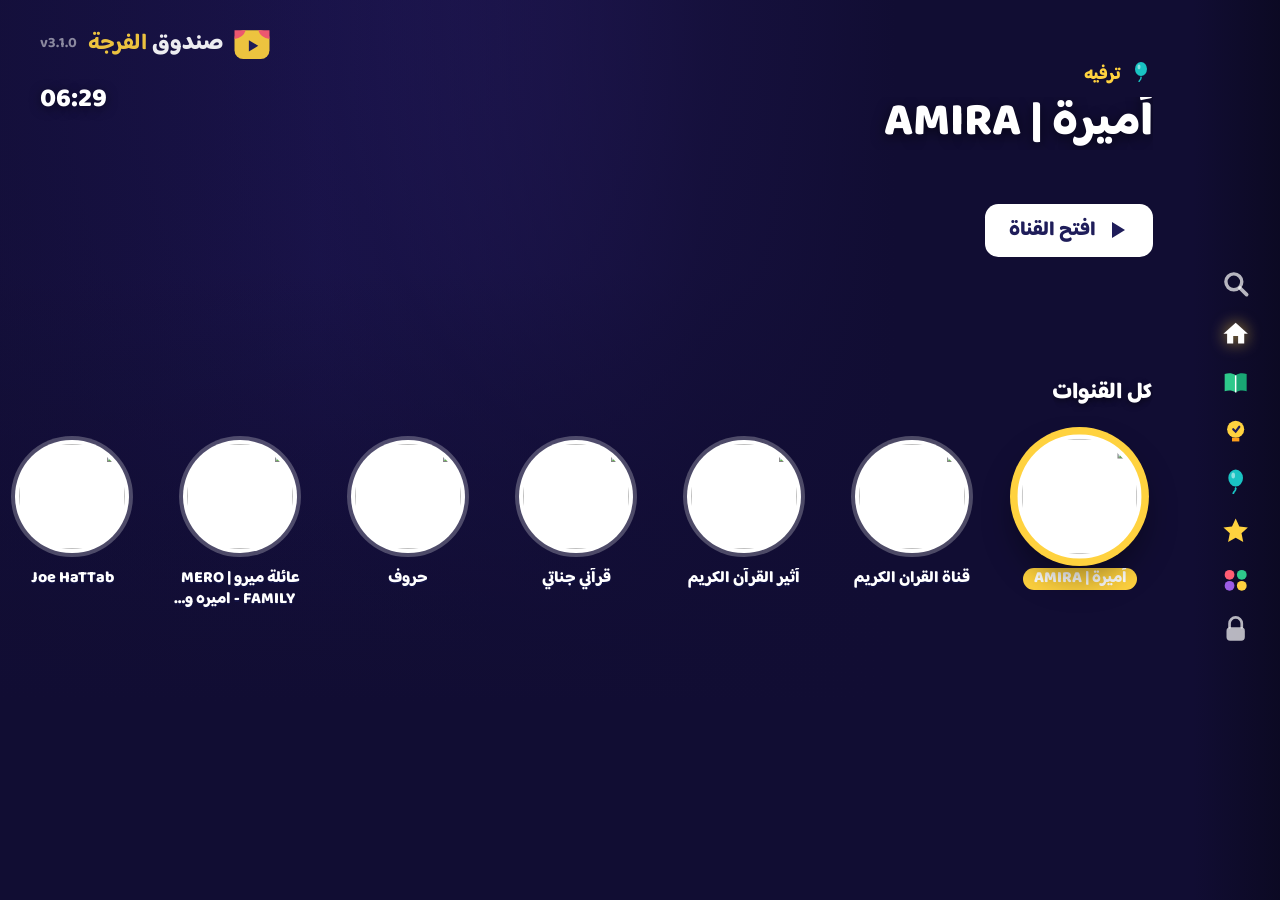
==== commit 446fd8fe: "Farja 3.1.0: touch support for Android tablets Co-Authored-By: Claude Opus 5.5 <noreply@anthropic.co" ====
--- a/index.html
+++ b/index.html
@@ -8,7 +8,7 @@
 <link rel="preconnect" href="https://fonts.googleapis.com">
 <link rel="preconnect" href="https://fonts.gstatic.com" crossorigin>
 <link href="https://fonts.googleapis.com/css2?family=Baloo+Bhaijaan+2:wght@500;600;700;800&display=swap" rel="stylesheet">
-<link rel="stylesheet" href="style.css?v=3.0.0">
+<link rel="stylesheet" href="style.css?v=3.1.0">
 </head>
 <body>
 
@@ -342,10 +342,11 @@
 </section>
 
 <div id="toast" class="toast"></div>
+<div id="rotate" class="rotate"><svg viewBox="0 0 64 64" aria-hidden="true"><rect x="20" y="6" width="24" height="40" rx="5" fill="none" stroke="var(--yellow)" stroke-width="4"/><path d="M12 50a22 22 0 0 0 40 0" fill="none" stroke="var(--white)" stroke-width="4" stroke-linecap="round"/><path d="M48 44l5 7 6-6" fill="none" stroke="var(--white)" stroke-width="4" stroke-linecap="round" stroke-linejoin="round"/></svg><p>لفّ الجهاز بالعرض</p></div>
 <div id="warn" class="warn"><svg viewBox="0 0 24 24" aria-hidden="true"><circle cx="12" cy="13" r="8" fill="var(--yellow)"/><path d="M12 9v4l3 2" stroke="var(--navy)" stroke-width="2.2" fill="none" stroke-linecap="round"/><path d="M5 4l3 2M19 4l-3 2" stroke="var(--yellow)" stroke-width="2.4" stroke-linecap="round"/></svg><p id="warn-text"></p></div>
 <div id="remote-msg" class="remote-msg"><svg viewBox="0 0 24 24" aria-hidden="true"><path d="M4 5h16v11H9l-5 4z" fill="var(--yellow)"/></svg><p id="remote-msg-text"></p></div>
 
-<script src="config.js?v=3.0.0"></script>
-<script src="app.js?v=3.0.0"></script>
+<script src="config.js?v=3.1.0"></script>
+<script src="app.js?v=3.1.0"></script>
 </body>
 </html>
--- a/style.css
+++ b/style.css
@@ -666,3 +666,25 @@
 #pr-fajr-btn.on .sw, #pr-fajr.on { background: var(--green); }
 #pr-fajr.on:after { right: 4.9rem; }
 .pair6 { font-size: 2.8rem !important; } .pair6 b { font-size: 5.6rem; letter-spacing: .25em; color: var(--navy); background: var(--yellow); padding: .2rem 2rem 0; border-radius: 1.6rem; }
+
+/* ---------- touch screens (Android tablets): native scrolling, no hero ---------- */
+html.touch .scroll { -webkit-overflow-scrolling: touch; }
+html.touch .hrow-view { overflow-x: auto; overflow-y: hidden; scrollbar-width: none; -webkit-overflow-scrolling: touch; }
+html.touch .hrow-view::-webkit-scrollbar, html.touch .scroll::-webkit-scrollbar { display: none; }
+html.touch .hrow-track { transform: none !important; -webkit-transform: none !important; }
+html.touch .home-scroll { overflow-y: auto !important; padding-top: 16rem !important; -webkit-mask-image: linear-gradient(to bottom, transparent 0, transparent 12rem, #000 17rem); mask-image: linear-gradient(to bottom, transparent 0, transparent 12rem, #000 17rem); }
+html.touch #home-rows { transform: none !important; -webkit-transform: none !important; }
+html.touch #home .hrow.past { opacity: 1; }
+html.touch #home .hero, html.touch #home .stage { display: none; }
+html.touch #home .v:focus .th { transform: none; }
+html.touch .rail { width: 15rem; }
+html.touch .rail-it { height: 8rem; }
+html.touch .rail-it .ri { flex-basis: 5.2rem; width: 5.2rem; height: 5.2rem; }
+html.touch .pbtn { min-width: 12rem; min-height: 12rem; }
+.rotate { display: none; }
+@media (orientation: portrait) {
+  html.touch .rotate { position: fixed; top: 0; left: 0; right: 0; bottom: 0; z-index: 200; display: flex; flex-direction: column; align-items: center; justify-content: center; background: #110d33; color: var(--white); }
+  html.touch .rotate svg { width: 40vw; height: 40vw; animation: tilt 2s ease-in-out infinite; }
+  html.touch .rotate p { font-size: 7vw; font-weight: 800; margin-top: 4vw; }
+}
+@keyframes tilt { 0%, 30% { transform: rotate(0); } 60%, 100% { transform: rotate(-90deg); } }
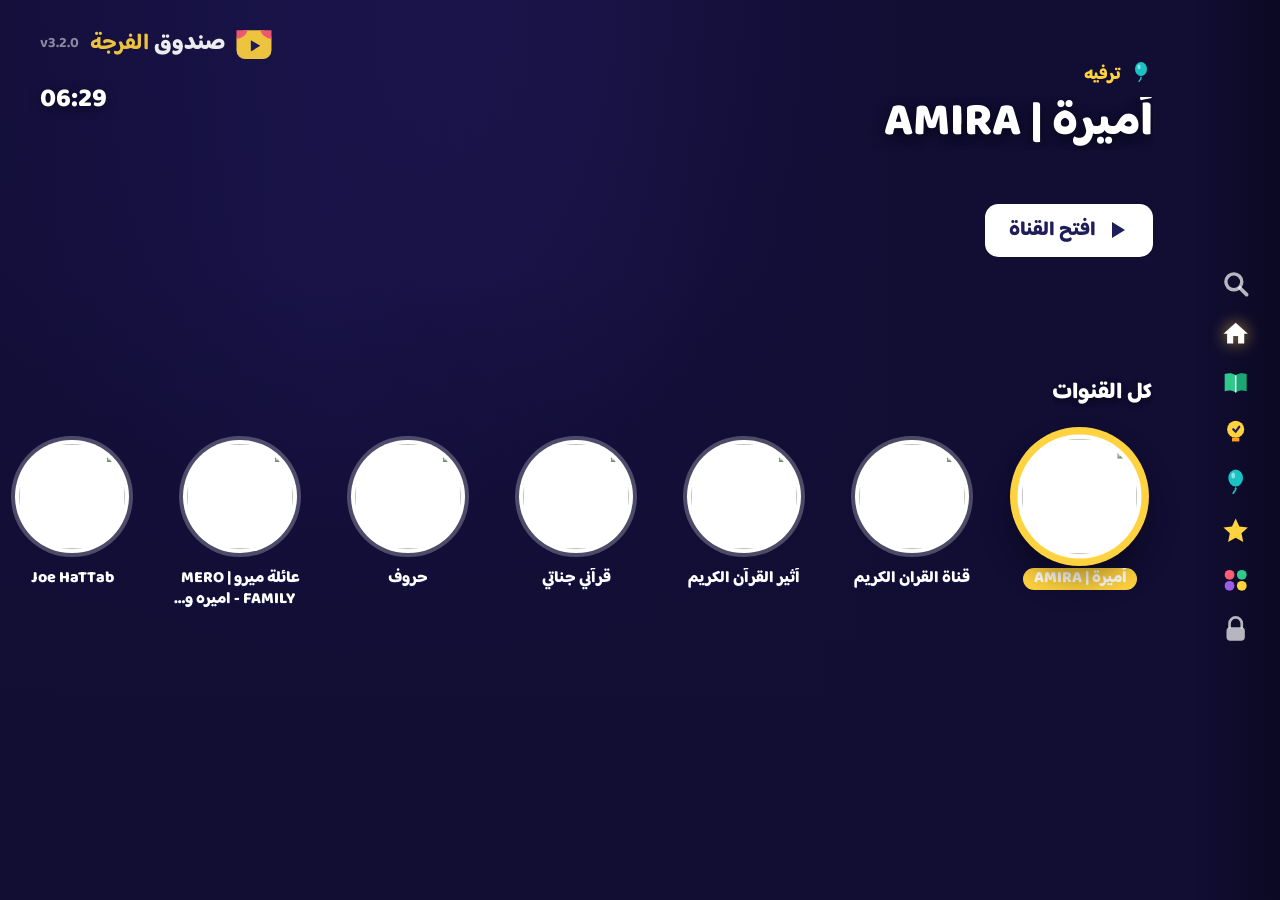
==== commit bc0d11d0: "Farja 3.2.0: control every TV and tablet from one phone Co-Authored-By: Claude Opus 5.5 <noreply@ant" ====
--- a/index.html
+++ b/index.html
@@ -8,7 +8,7 @@
 <link rel="preconnect" href="https://fonts.googleapis.com">
 <link rel="preconnect" href="https://fonts.gstatic.com" crossorigin>
 <link href="https://fonts.googleapis.com/css2?family=Baloo+Bhaijaan+2:wght@500;600;700;800&display=swap" rel="stylesheet">
-<link rel="stylesheet" href="style.css?v=3.1.0">
+<link rel="stylesheet" href="style.css?v=3.2.0">
 </head>
 <body>
 
@@ -346,7 +346,7 @@
 <div id="warn" class="warn"><svg viewBox="0 0 24 24" aria-hidden="true"><circle cx="12" cy="13" r="8" fill="var(--yellow)"/><path d="M12 9v4l3 2" stroke="var(--navy)" stroke-width="2.2" fill="none" stroke-linecap="round"/><path d="M5 4l3 2M19 4l-3 2" stroke="var(--yellow)" stroke-width="2.4" stroke-linecap="round"/></svg><p id="warn-text"></p></div>
 <div id="remote-msg" class="remote-msg"><svg viewBox="0 0 24 24" aria-hidden="true"><path d="M4 5h16v11H9l-5 4z" fill="var(--yellow)"/></svg><p id="remote-msg-text"></p></div>
 
-<script src="config.js?v=3.1.0"></script>
-<script src="app.js?v=3.1.0"></script>
+<script src="config.js?v=3.2.0"></script>
+<script src="app.js?v=3.2.0"></script>
 </body>
 </html>
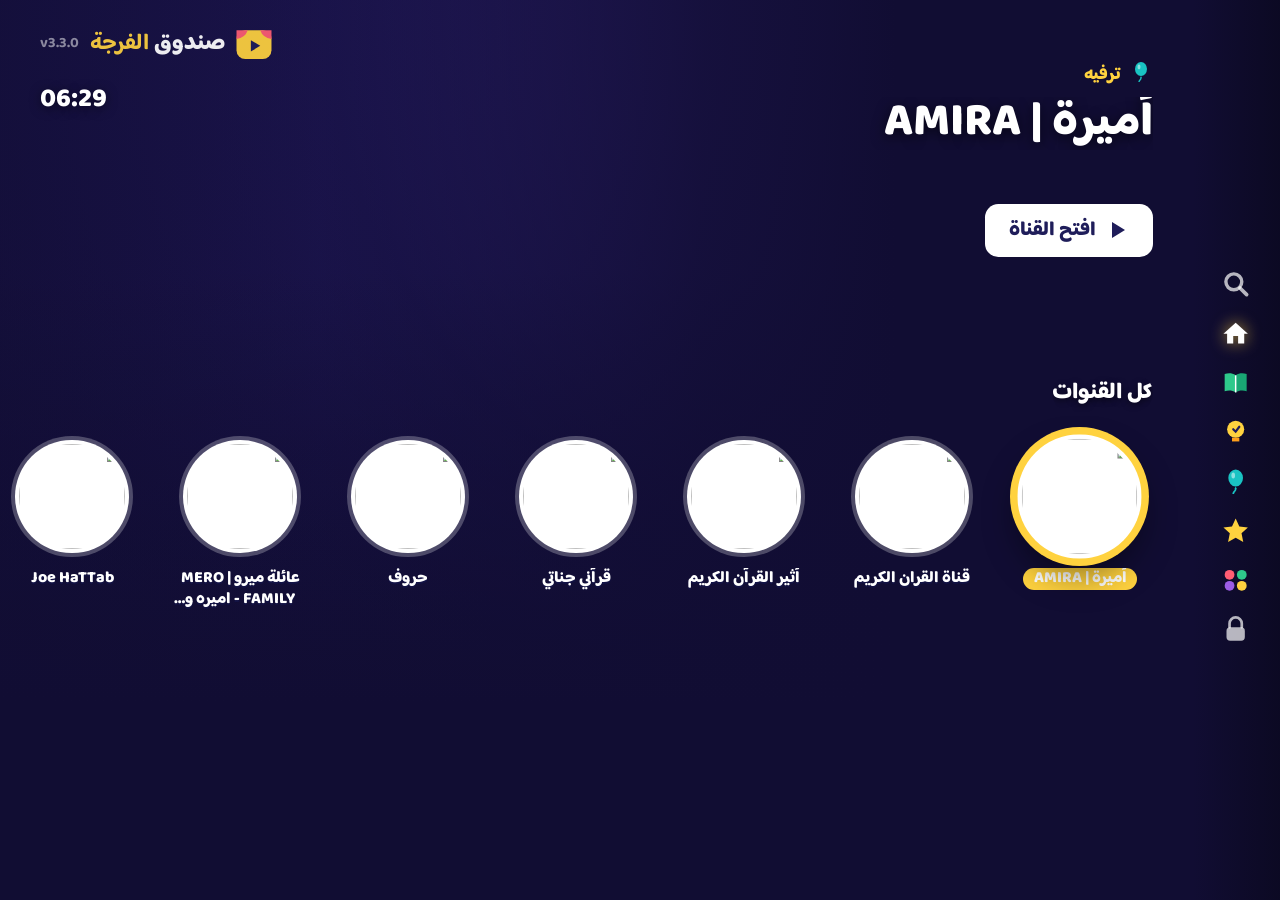
==== commit caf5b727: "Farja 3.3.0: live link over WebSocket (relay sleeps between commands) Co-Authored-By: Claude Opus 5." ====
--- a/index.html
+++ b/index.html
@@ -8,7 +8,7 @@
 <link rel="preconnect" href="https://fonts.googleapis.com">
 <link rel="preconnect" href="https://fonts.gstatic.com" crossorigin>
 <link href="https://fonts.googleapis.com/css2?family=Baloo+Bhaijaan+2:wght@500;600;700;800&display=swap" rel="stylesheet">
-<link rel="stylesheet" href="style.css?v=3.2.0">
+<link rel="stylesheet" href="style.css?v=3.3.0">
 </head>
 <body>
 
@@ -346,7 +346,7 @@
 <div id="warn" class="warn"><svg viewBox="0 0 24 24" aria-hidden="true"><circle cx="12" cy="13" r="8" fill="var(--yellow)"/><path d="M12 9v4l3 2" stroke="var(--navy)" stroke-width="2.2" fill="none" stroke-linecap="round"/><path d="M5 4l3 2M19 4l-3 2" stroke="var(--yellow)" stroke-width="2.4" stroke-linecap="round"/></svg><p id="warn-text"></p></div>
 <div id="remote-msg" class="remote-msg"><svg viewBox="0 0 24 24" aria-hidden="true"><path d="M4 5h16v11H9l-5 4z" fill="var(--yellow)"/></svg><p id="remote-msg-text"></p></div>
 
-<script src="config.js?v=3.2.0"></script>
-<script src="app.js?v=3.2.0"></script>
+<script src="config.js?v=3.3.0"></script>
+<script src="app.js?v=3.3.0"></script>
 </body>
 </html>
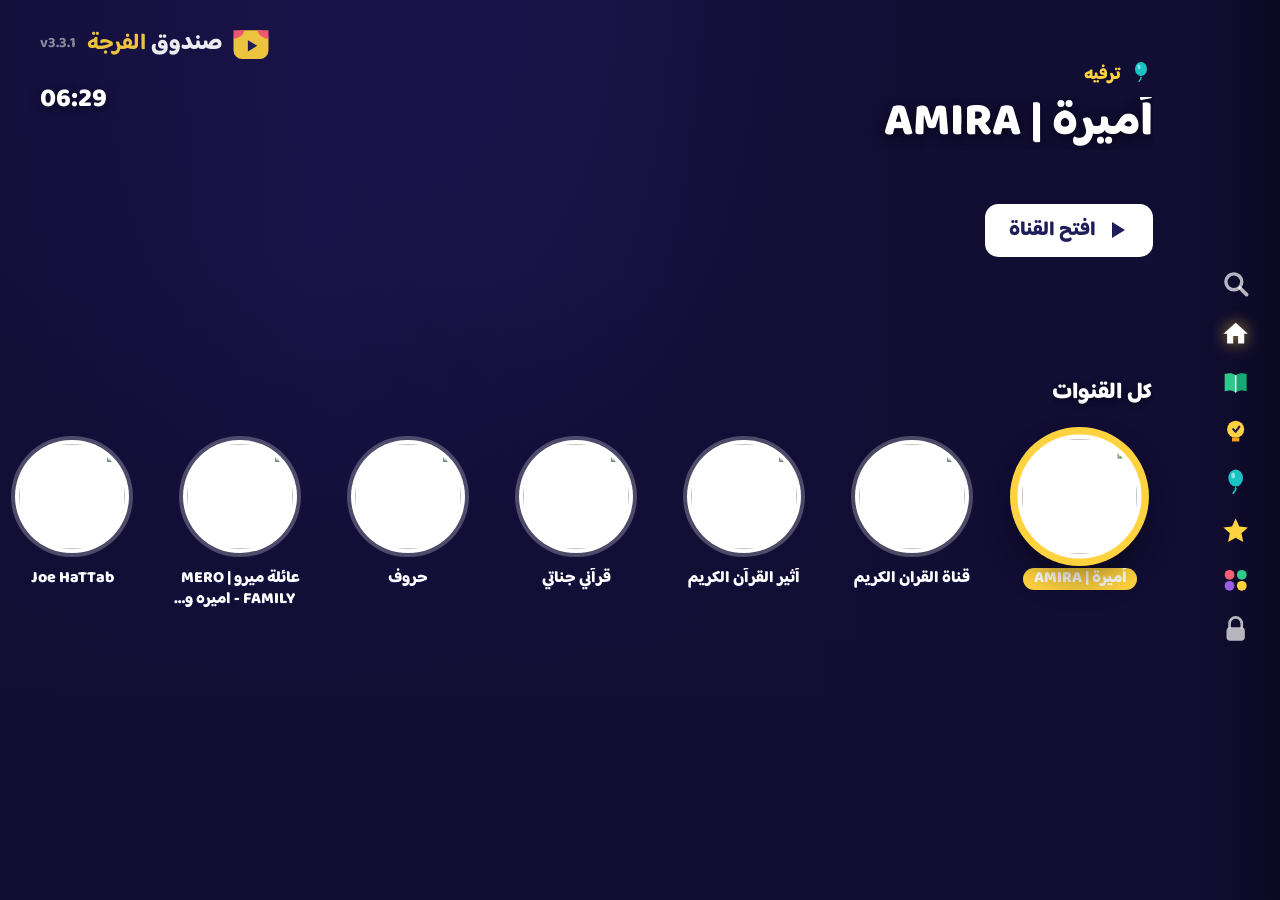
==== commit b9fb3942: "Farja 3.3.1: TVs always stay in remote mode Co-Authored-By: Claude Opus 5.5 <noreply@anthropic.com> " ====
--- a/index.html
+++ b/index.html
@@ -8,7 +8,7 @@
 <link rel="preconnect" href="https://fonts.googleapis.com">
 <link rel="preconnect" href="https://fonts.gstatic.com" crossorigin>
 <link href="https://fonts.googleapis.com/css2?family=Baloo+Bhaijaan+2:wght@500;600;700;800&display=swap" rel="stylesheet">
-<link rel="stylesheet" href="style.css?v=3.3.0">
+<link rel="stylesheet" href="style.css?v=3.3.1">
 </head>
 <body>
 
@@ -346,7 +346,7 @@
 <div id="warn" class="warn"><svg viewBox="0 0 24 24" aria-hidden="true"><circle cx="12" cy="13" r="8" fill="var(--yellow)"/><path d="M12 9v4l3 2" stroke="var(--navy)" stroke-width="2.2" fill="none" stroke-linecap="round"/><path d="M5 4l3 2M19 4l-3 2" stroke="var(--yellow)" stroke-width="2.4" stroke-linecap="round"/></svg><p id="warn-text"></p></div>
 <div id="remote-msg" class="remote-msg"><svg viewBox="0 0 24 24" aria-hidden="true"><path d="M4 5h16v11H9l-5 4z" fill="var(--yellow)"/></svg><p id="remote-msg-text"></p></div>
 
-<script src="config.js?v=3.3.0"></script>
-<script src="app.js?v=3.3.0"></script>
+<script src="config.js?v=3.3.1"></script>
+<script src="app.js?v=3.3.1"></script>
 </body>
 </html>
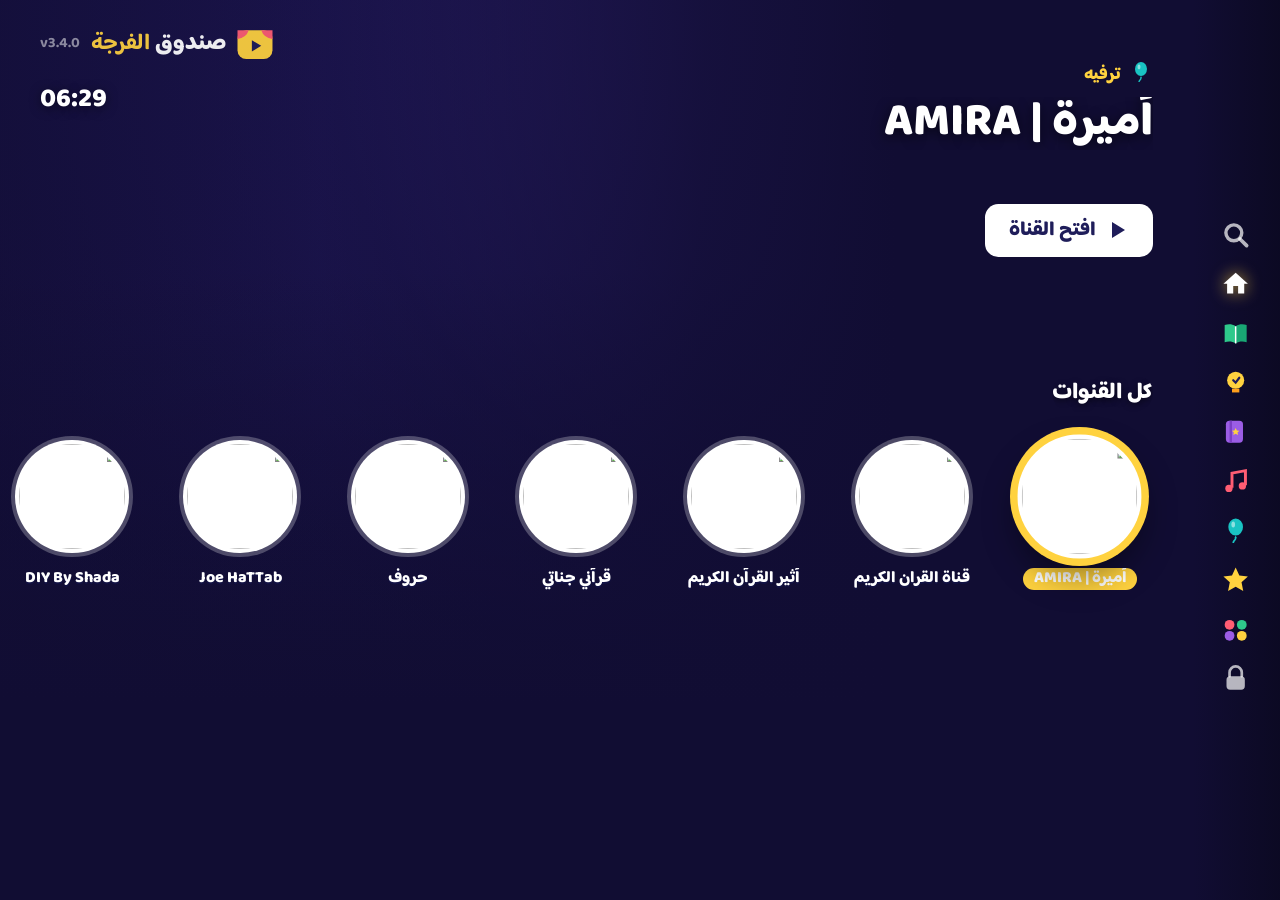
==== commit eb4e408e: "Farja 3.4.0: eye break can't be skipped; views and date on videos Co-Authored-By: Claude Opus 5.5 <n" ====
--- a/index.html
+++ b/index.html
@@ -8,7 +8,7 @@
 <link rel="preconnect" href="https://fonts.googleapis.com">
 <link rel="preconnect" href="https://fonts.gstatic.com" crossorigin>
 <link href="https://fonts.googleapis.com/css2?family=Baloo+Bhaijaan+2:wght@500;600;700;800&display=swap" rel="stylesheet">
-<link rel="stylesheet" href="style.css?v=3.3.1">
+<link rel="stylesheet" href="style.css?v=3.4.0">
 </head>
 <body>
 
@@ -116,6 +116,7 @@
   
   <div id="osd" class="osd">
     <div class="osd-title"><span id="osd-fav" class="osd-fav">❤</span><span id="osd-title"></span></div>
+    <div id="osd-meta" class="osd-meta"></div>
     <div class="osd-bar" dir="ltr">
       <span id="osd-cur">0:00</span>
       <div class="track" id="osd-track"><div class="fill" id="osd-fill"></div><div class="knob" id="osd-knob"></div>
@@ -346,7 +347,7 @@
 <div id="warn" class="warn"><svg viewBox="0 0 24 24" aria-hidden="true"><circle cx="12" cy="13" r="8" fill="var(--yellow)"/><path d="M12 9v4l3 2" stroke="var(--navy)" stroke-width="2.2" fill="none" stroke-linecap="round"/><path d="M5 4l3 2M19 4l-3 2" stroke="var(--yellow)" stroke-width="2.4" stroke-linecap="round"/></svg><p id="warn-text"></p></div>
 <div id="remote-msg" class="remote-msg"><svg viewBox="0 0 24 24" aria-hidden="true"><path d="M4 5h16v11H9l-5 4z" fill="var(--yellow)"/></svg><p id="remote-msg-text"></p></div>
 
-<script src="config.js?v=3.3.1"></script>
-<script src="app.js?v=3.3.1"></script>
+<script src="config.js?v=3.4.0"></script>
+<script src="app.js?v=3.4.0"></script>
 </body>
 </html>
--- a/style.css
+++ b/style.css
@@ -194,7 +194,7 @@
 .p-seek.rew { left: 12rem; }
 .osd { position: absolute; left: 0; right: 0; bottom: 0; z-index: 5; padding: 14rem 9.6rem 5.2rem; background: linear-gradient(to top, rgba(31, 29, 90, .95) 0%, rgba(31, 29, 90, .6) 55%, transparent 100%); opacity: 0; transform: translateY(2rem); transition: opacity .3s ease, transform .3s ease; }
 .osd.on { opacity: 1; transform: none; }
-.osd-title { font-size: 4rem; font-weight: 800; line-height: 1.25; margin-bottom: 2.6rem; white-space: nowrap; overflow: hidden; text-overflow: ellipsis; }
+.osd-title { font-size: 4rem; font-weight: 800; line-height: 1.25; margin-bottom: .6rem; white-space: nowrap; overflow: hidden; text-overflow: ellipsis; }
 .osd-bar { display: flex; align-items: center; font-size: 2.6rem; font-weight: 800; }
 .osd-bar .track { position: relative; -webkit-box-flex: 1; flex: 1; height: 1.8rem; border-radius: 1rem; background: rgba(255, 255, 255, .25); margin: 0 2.8rem; }
 .osd-bar .fill { position: absolute; left: 0; top: 0; bottom: 0; width: 0; border-radius: 1rem; background: linear-gradient(90deg, var(--coral), var(--yellow)); }
@@ -688,3 +688,6 @@
   html.touch .rotate p { font-size: 7vw; font-weight: 800; margin-top: 4vw; }
 }
 @keyframes tilt { 0%, 30% { transform: rotate(0); } 60%, 100% { transform: rotate(-90deg); } }
+
+.osd-meta { font-size: 2.4rem; font-weight: 600; color: rgba(255, 255, 255, .8); margin-bottom: 2.4rem; white-space: nowrap; overflow: hidden; text-overflow: ellipsis; }
+.osd-meta:empty { margin-bottom: 2rem; }
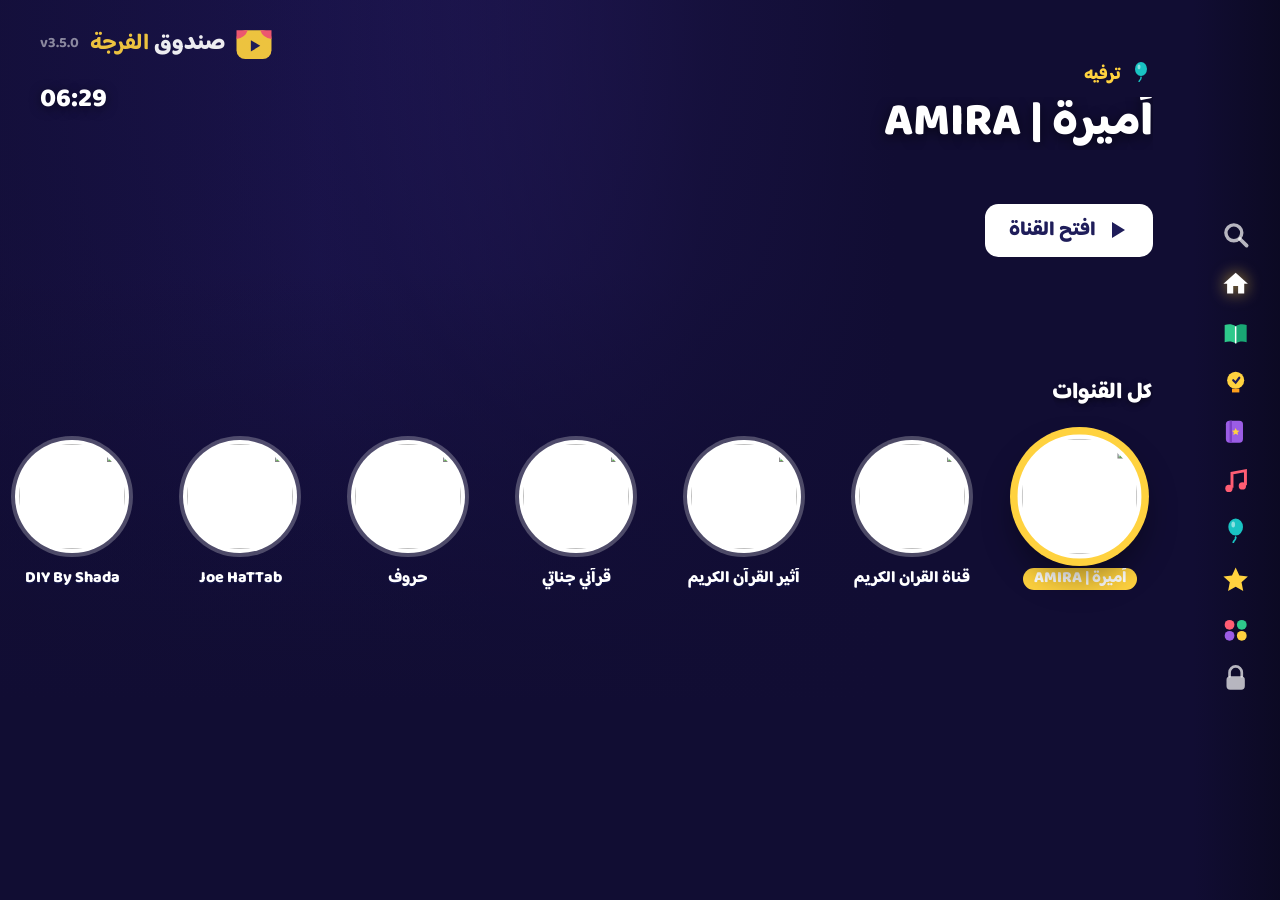
==== commit db0350ff: "Farja 3.5.0: favorites fix, calmer ad screen Co-Authored-By: Claude Fable 5.2 <noreply@anthropic.com" ====
--- a/index.html
+++ b/index.html
@@ -8,7 +8,7 @@
 <link rel="preconnect" href="https://fonts.googleapis.com">
 <link rel="preconnect" href="https://fonts.gstatic.com" crossorigin>
 <link href="https://fonts.googleapis.com/css2?family=Baloo+Bhaijaan+2:wght@500;600;700;800&display=swap" rel="stylesheet">
-<link rel="stylesheet" href="style.css?v=3.4.0">
+<link rel="stylesheet" href="style.css?v=3.5.0">
 </head>
 <body>
 
@@ -101,13 +101,12 @@
   <div id="p-ad" class="p-ad hidden">
     <div class="ad-wait">
       <svg viewBox="0 0 64 64" aria-hidden="true"><rect x="4" y="10" width="56" height="46" rx="14" fill="var(--yellow)"/><path d="M4 24 Q18 22 22 10 L4 10Z" fill="var(--coral)"/><path d="M60 24 Q46 22 42 10 L60 10Z" fill="var(--coral)"/><path d="M27 26 L42 35 L27 44Z" fill="var(--navy)"/></svg>
-      <h2>لحظة… الفيديو جاي</h2>
-      <span class="dots"><i></i><i></i><i></i></span>
+      <h2>لحظة وبيرجع الفيديو</h2>
+      <div class="ad-bar"><i id="ad-bar"></i></div>
       <p class="ad-left" id="ad-left"></p>
-      <button class="ad-skip-btn" id="ad-skip" tabindex="-1"><svg viewBox="0 0 24 24"><path d="M5 5l9 7-9 7zM14 5l7 7-7 7z" fill="currentColor"/></svg><span>بدي أتخطى</span></button>
-      <p class="ad-ok">اضغط <b>OK</b> وبيطلع زر «تخطي» تبع يوتيوب، اكبسه بمؤشر الريموت</p>
-    </div>
-    <p class="ad-skip-hint">زر «تخطي» بيطلع جوا الإطار الأصفر. اضغطه بمؤشر الريموت</p>
+      <button class="ad-skip-btn" id="ad-skip" tabindex="-1"><span>تخطّي</span><svg viewBox="0 0 24 24"><path d="M5 5l9 7-9 7zM14 5l7 7-7 7z" fill="currentColor"/></svg></button>
+    </div>
+    <p class="ad-skip-hint"><span>اكبس «تخطّي» من هون</span><i></i></p>
   </div>
   <pre id="dbg" class="dbg hidden" dir="ltr"></pre>
   <div id="p-spin" class="p-spin"><span class="dots"><i></i><i></i><i></i></span></div>
@@ -347,7 +346,7 @@
 <div id="warn" class="warn"><svg viewBox="0 0 24 24" aria-hidden="true"><circle cx="12" cy="13" r="8" fill="var(--yellow)"/><path d="M12 9v4l3 2" stroke="var(--navy)" stroke-width="2.2" fill="none" stroke-linecap="round"/><path d="M5 4l3 2M19 4l-3 2" stroke="var(--yellow)" stroke-width="2.4" stroke-linecap="round"/></svg><p id="warn-text"></p></div>
 <div id="remote-msg" class="remote-msg"><svg viewBox="0 0 24 24" aria-hidden="true"><path d="M4 5h16v11H9l-5 4z" fill="var(--yellow)"/></svg><p id="remote-msg-text"></p></div>
 
-<script src="config.js?v=3.4.0"></script>
-<script src="app.js?v=3.4.0"></script>
+<script src="config.js?v=3.5.0"></script>
+<script src="app.js?v=3.5.0"></script>
 </body>
 </html>
--- a/style.css
+++ b/style.css
@@ -691,3 +691,34 @@
 
 .osd-meta { font-size: 2.4rem; font-weight: 600; color: rgba(255, 255, 255, .8); margin-bottom: 2.4rem; white-space: nowrap; overflow: hidden; text-overflow: ellipsis; }
 .osd-meta:empty { margin-bottom: 2rem; }
+
+/* a favorite whose channel is switched off for now */
+.v.lk .th img { filter: grayscale(1) brightness(.55); }
+.v.lk .th::after { content: "🔒"; position: absolute; top: 50%; left: 50%; transform: translate(-50%, -50%); font-size: 5rem; }
+
+/* ---------- 3.5: calmer ad screen. One quiet waiting card; the skip window is a small corner card ---------- */
+#player.ad, #player.ad #shield, #player.ad #shield2, #player.ad.full #shield, #player.ad.full #shield2 { background: #171240; }
+.p-ad, #player.ad.full .p-ad { height: 100%; }
+.ad-wait svg, #player.ad.full .ad-wait svg { width: 9rem; height: 9rem; animation: none; opacity: .95; }
+.ad-wait h2 { font-size: 4.4rem; font-weight: 800; margin: 2.4rem 0 2.8rem; text-shadow: none; }
+.ad-wait .dots { display: none; }
+.ad-bar { width: 44rem; height: .8rem; margin: 0 auto; border-radius: 1rem; background: rgba(255, 255, 255, .16); overflow: hidden; direction: ltr; visibility: hidden; }
+.ad-bar i { display: block; width: 0; height: 100%; border-radius: 1rem; background: var(--yellow); transition: width .5s linear; }
+.ad-left { margin-top: 1.4rem; font-size: 2.6rem; font-weight: 600; color: rgba(255, 255, 255, .72); min-height: 3.6rem; }
+.ad-skip-btn { margin: 2.6rem auto 0; padding: 1.3rem 3.6rem 1.1rem; font-size: 3rem; font-weight: 800; color: var(--white); background: rgba(255, 255, 255, .12); box-shadow: inset 0 0 0 .3rem rgba(255, 255, 255, .3); animation: none; }
+.ad-skip-btn span { font-size: 3rem; }
+.ad-skip-btn svg, .ad-wait .ad-skip-btn svg, #player.ad.full .ad-wait .ad-skip-btn svg { width: 3rem; height: 3rem; margin: 0 1.2rem 0 0; animation: none; opacity: 1; transform: scaleX(-1); }
+.ad-skip-btn:focus { color: var(--navy); background: var(--yellow); box-shadow: 0 0 0 .6rem rgba(255, 210, 63, .25); outline: none; }
+/* skip window: YouTube's own corner, shown as a small card at the bottom-left... of the frame's right corner */
+#player.ad #yt-wrap { left: -62%; top: -63%; width: 160%; height: 160%; }
+#player.ad.full #yt-wrap { left: 0; top: 0; width: 100%; height: 100%; }
+#player.ad #shield { height: 69%; }
+#player.ad #shield2 { width: 65%; height: 31%; }
+#player.ad.full #shield { height: 100%; }
+#ad-frame { left: 66%; top: 70%; width: 31%; height: 26%; border: .4rem solid rgba(255, 255, 255, .85); border-radius: 2rem; box-shadow: 0 0 0 6rem #171240; }
+#player.ad #ad-frame { animation: none; }
+.ad-skip-hint { position: absolute; left: 66%; right: auto; top: auto; bottom: 31.5%; width: 31%; margin: 0; padding: 0; background: none; border-radius: 0; text-align: center; font-size: 2.6rem; font-weight: 700; line-height: 1.4; color: var(--white); }
+.ad-skip-hint span { display: inline-block; padding: .9rem 2.4rem .7rem; border-radius: 10rem; background: var(--yellow); color: var(--navy); font-size: 2.6rem; font-weight: 800; }
+.ad-skip-hint i { display: block; width: 0; height: 0; margin: .2rem auto 0; border: 1.2rem solid transparent; border-top-color: var(--yellow); border-bottom: 0; }
+#player.ad .ad-skip-btn { display: inline-flex; visibility: hidden; }
+#player.ad.full .ad-skip-btn { visibility: visible; }
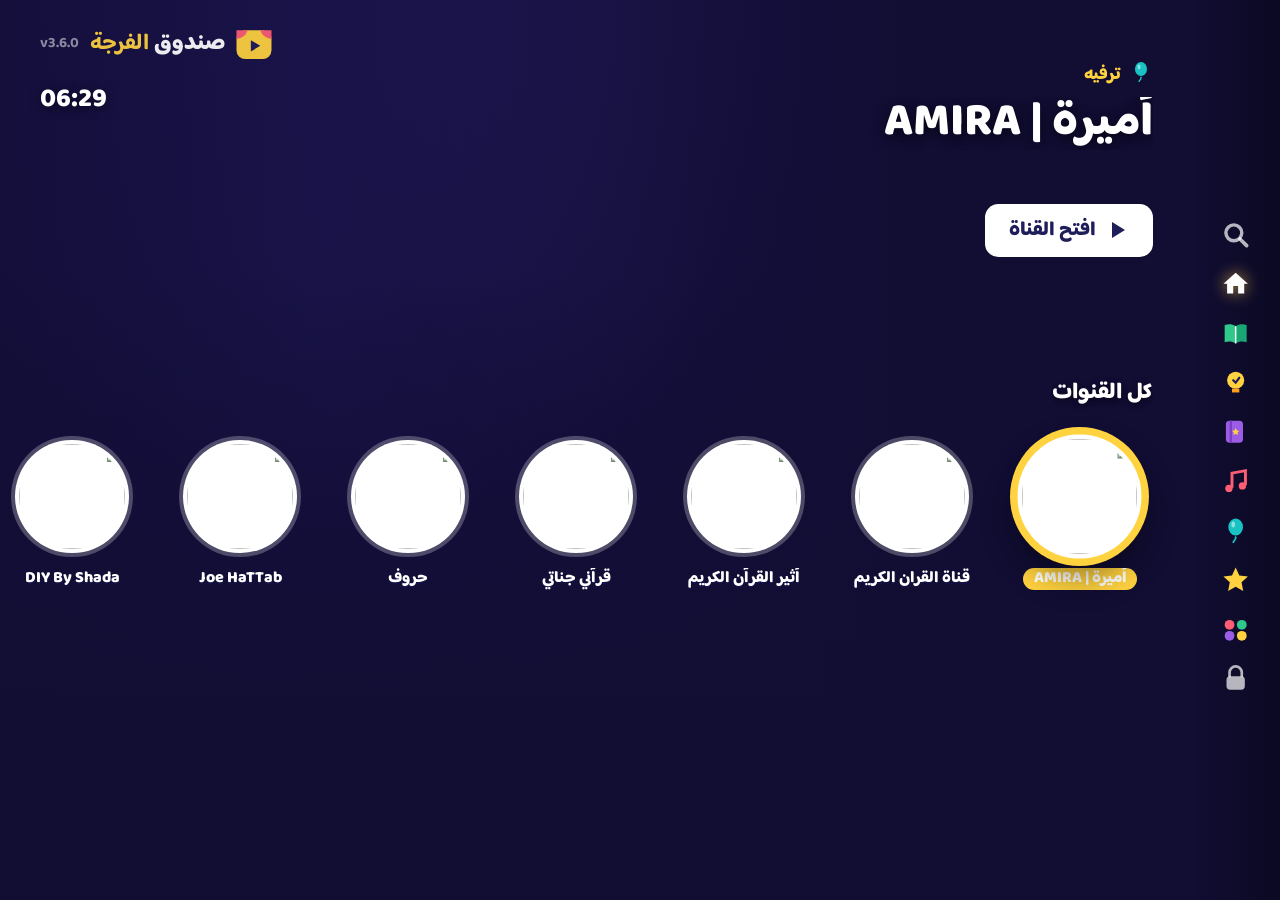
==== commit 4d919e6a: "Farja 3.6.0: girls' ad screen with a filling heart Co-Authored-By: Claude Fable 5.2 <noreply@anthrop" ====
--- a/index.html
+++ b/index.html
@@ -8,7 +8,7 @@
 <link rel="preconnect" href="https://fonts.googleapis.com">
 <link rel="preconnect" href="https://fonts.gstatic.com" crossorigin>
 <link href="https://fonts.googleapis.com/css2?family=Baloo+Bhaijaan+2:wght@500;600;700;800&display=swap" rel="stylesheet">
-<link rel="stylesheet" href="style.css?v=3.5.0">
+<link rel="stylesheet" href="style.css?v=3.6.0">
 </head>
 <body>
 
@@ -99,14 +99,29 @@
   <div id="shield3" class="shield-x"></div>
   <div id="ad-hole"></div>
   <div id="p-ad" class="p-ad hidden">
+    <svg class="ad-deco" viewBox="0 0 1280 720" preserveAspectRatio="xMidYMid slice" aria-hidden="true">
+      <circle cx="1180" cy="80" r="150" fill="#FFD3E4"/><circle cx="90" cy="130" r="110" fill="#F3D9FF"/>
+      <g fill="#FFFFFF"><circle cx="150" cy="700" r="110"/><circle cx="300" cy="720" r="90"/><circle cx="440" cy="730" r="70"/></g>
+      <g class="ad-deco-r" fill="#FFFFFF"><circle cx="1130" cy="700" r="120"/><circle cx="980" cy="725" r="90"/><circle cx="840" cy="735" r="65"/></g>
+      <g fill="#FFC93F"><path d="M250 250l7 16 17 2-13 12 4 17-15-9-15 9 4-17-13-12 17-2z"/><path d="M1030 300l6 13 14 2-10 10 3 14-13-7-13 7 3-14-10-10 14-2z"/><path d="M380 120l5 11 12 1-9 8 3 12-11-6-11 6 3-12-9-8 12-1z"/></g>
+      <g fill="#FF8FB8"><path d="M930 150c-10-14-32-6-32 10 0 14 18 26 32 38 14-12 32-24 32-38 0-16-22-24-32-10z"/><path d="M330 430c-7-10-22-4-22 7 0 10 12 18 22 26 10-8 22-16 22-26 0-11-15-17-22-7z"/></g>
+      <g fill="#C9A0F5"><path d="M1140 370c-7-10-22-4-22 7 0 10 12 18 22 26 10-8 22-16 22-26 0-11-15-17-22-7z"/><circle cx="200" cy="360" r="8"/><circle cx="1010" cy="120" r="6"/></g>
+    </svg>
     <div class="ad-wait">
-      <svg viewBox="0 0 64 64" aria-hidden="true"><rect x="4" y="10" width="56" height="46" rx="14" fill="var(--yellow)"/><path d="M4 24 Q18 22 22 10 L4 10Z" fill="var(--coral)"/><path d="M60 24 Q46 22 42 10 L60 10Z" fill="var(--coral)"/><path d="M27 26 L42 35 L27 44Z" fill="var(--navy)"/></svg>
-      <h2>لحظة وبيرجع الفيديو</h2>
-      <div class="ad-bar"><i id="ad-bar"></i></div>
-      <p class="ad-left" id="ad-left"></p>
+      <div class="ad-heart" id="ad-heart">
+        <svg viewBox="0 0 250 230" aria-hidden="true">
+          <defs><clipPath id="ad-heart-clip"><path d="M125 222C60 170 8 128 8 74 8 36 38 10 72 10c22 0 42 12 53 31 11-19 31-31 53-31 34 0 64 26 64 64 0 54-52 96-117 148z"/></clipPath></defs>
+          <path d="M125 222C60 170 8 128 8 74 8 36 38 10 72 10c22 0 42 12 53 31 11-19 31-31 53-31 34 0 64 26 64 64 0 54-52 96-117 148z" fill="#FFC2D9"/>
+          <rect id="ad-fill" x="0" y="230" width="250" height="230" fill="#FF5D9E" clip-path="url(#ad-heart-clip)"/>
+          <path d="M125 222C60 170 8 128 8 74 8 36 38 10 72 10c22 0 42 12 53 31 11-19 31-31 53-31 34 0 64 26 64 64 0 54-52 96-117 148z" fill="none" stroke="#FFFFFF" stroke-width="8" stroke-linejoin="round"/>
+        </svg>
+        <div class="ad-num"><b id="ad-num"></b><span>ثانية</span></div>
+      </div>
+      <h2>لحظة يا حلوة</h2>
+      <p class="ad-left" id="ad-left">القلب بيتعبّى والفيديو بيرجع</p>
       <button class="ad-skip-btn" id="ad-skip" tabindex="-1"><span>تخطّي</span><svg viewBox="0 0 24 24"><path d="M5 5l9 7-9 7zM14 5l7 7-7 7z" fill="currentColor"/></svg></button>
     </div>
-    <p class="ad-skip-hint"><span>اكبس «تخطّي» من هون</span><i></i></p>
+    <p class="ad-skip-hint"><span>اكبسي «تخطّي» من هون</span><i></i></p>
   </div>
   <pre id="dbg" class="dbg hidden" dir="ltr"></pre>
   <div id="p-spin" class="p-spin"><span class="dots"><i></i><i></i><i></i></span></div>
@@ -346,7 +361,7 @@
 <div id="warn" class="warn"><svg viewBox="0 0 24 24" aria-hidden="true"><circle cx="12" cy="13" r="8" fill="var(--yellow)"/><path d="M12 9v4l3 2" stroke="var(--navy)" stroke-width="2.2" fill="none" stroke-linecap="round"/><path d="M5 4l3 2M19 4l-3 2" stroke="var(--yellow)" stroke-width="2.4" stroke-linecap="round"/></svg><p id="warn-text"></p></div>
 <div id="remote-msg" class="remote-msg"><svg viewBox="0 0 24 24" aria-hidden="true"><path d="M4 5h16v11H9l-5 4z" fill="var(--yellow)"/></svg><p id="remote-msg-text"></p></div>
 
-<script src="config.js?v=3.5.0"></script>
-<script src="app.js?v=3.5.0"></script>
+<script src="config.js?v=3.6.0"></script>
+<script src="app.js?v=3.6.0"></script>
 </body>
 </html>
--- a/style.css
+++ b/style.css
@@ -722,3 +722,27 @@
 .ad-skip-hint i { display: block; width: 0; height: 0; margin: .2rem auto 0; border: 1.2rem solid transparent; border-top-color: var(--yellow); border-bottom: 0; }
 #player.ad .ad-skip-btn { display: inline-flex; visibility: hidden; }
 #player.ad.full .ad-skip-btn { visibility: visible; }
+
+/* ---------- 3.6: the girls' ad screen. A heart fills up while the video comes back ---------- */
+#player.ad, #player.ad #shield, #player.ad #shield2, #player.ad.full #shield, #player.ad.full #shield2 { background: #FFE4EF; }
+.ad-deco { position: absolute; top: 0; left: 0; width: 100%; height: 100%; }
+#player.ad:not(.full) .ad-deco-r { display: none; }
+.ad-wait { position: relative; color: #4A154B; }
+.ad-heart { position: relative; width: 36rem; height: 33.2rem; margin: 0 auto; }
+.ad-heart svg, .ad-wait .ad-heart svg, #player.ad.full .ad-wait .ad-heart svg { display: block; width: 36rem; height: 33.2rem; animation: none; opacity: 1; }
+.ad-heart.nonum svg { animation: pulse2 1.6s ease-in-out infinite; }
+.ad-num { position: absolute; left: 0; right: 0; top: 6rem; text-align: center; }
+.ad-num b { display: block; font-size: 12.4rem; font-weight: 800; line-height: 1; color: #4A154B; }
+.ad-num span { display: block; font-size: 3.2rem; font-weight: 700; color: #4A154B; }
+.ad-heart.nonum .ad-num { display: none; }
+.ad-wait h2 { font-size: 6.6rem; margin: 2rem 0 0; color: #4A154B; }
+.ad-left { margin-top: .4rem; font-size: 3.4rem; font-weight: 600; color: #7A3B78; min-height: 0; }
+.ad-skip-btn { margin-top: 3rem; padding: 1.6rem 4.4rem 1.4rem; color: #4A154B; background: #FFFFFF; box-shadow: 0 0 0 .4rem #C9A0F5; }
+.ad-skip-btn span { font-size: 3.8rem; }
+.ad-skip-btn:focus { color: #FFFFFF; background: #8B3FD9; box-shadow: 0 0 0 .9rem rgba(139, 63, 217, .22); }
+#ad-frame { border: .7rem solid #FFFFFF; border-radius: 3.6rem; box-shadow: 0 0 0 .6rem #FF8FB8, 0 0 0 6rem #FFE4EF; }
+.ad-skip-hint span { background: #8B3FD9; color: #FFFFFF; font-size: 3rem; padding: 1rem 3rem .8rem; }
+.ad-skip-hint i { border-top-color: #8B3FD9; }
+.ad-skip-hint { bottom: 32.5%; }
+.ad-num b, .p-ad .ad-num b { background: none; padding: 0; margin: 0; border-radius: 0; }
+.p-ad .ad-num span { font-size: 3.2rem; line-height: 1.2; }
